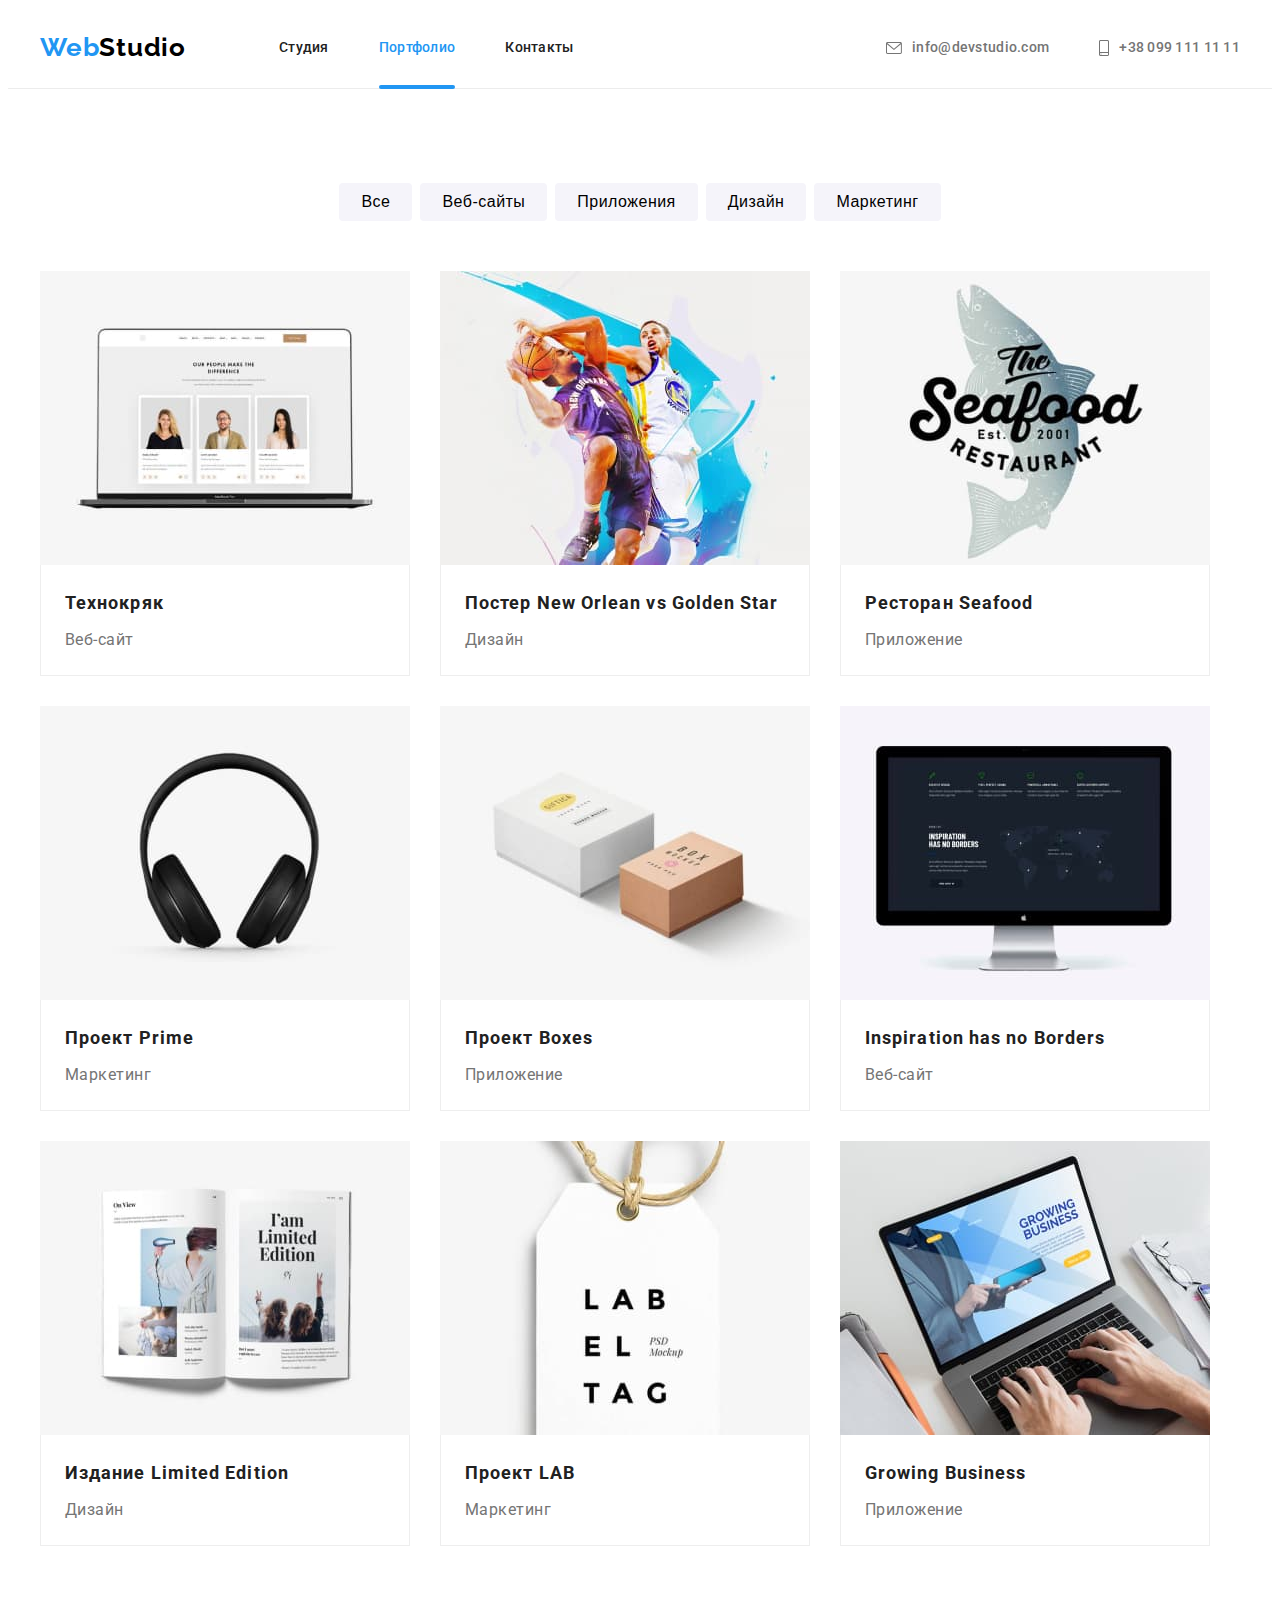
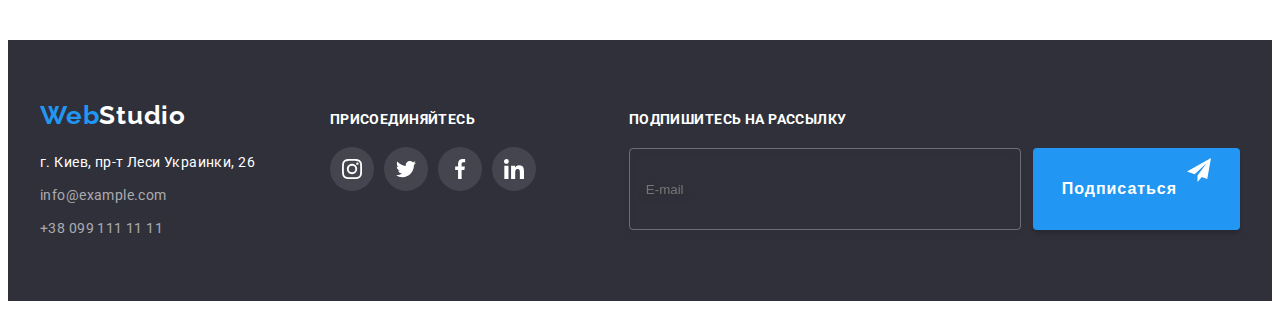
==== portfolio.html @ 4c9b8177 "copied prev homeworl" ====
<!DOCTYPE html>
<html lang="ru">
  <head>
    <meta charset="UTF-8" />
    <meta http-equiv="X-UA-Compatible" content="IE=edge" />
    <meta name="viewport" content="width=device-width, initial-scale=1.0" />
    <title>Portfolio</title>

    <!-- Шрифти -->
    <link rel="preconnect" href="https://fonts.googleapis.com" />
    <link rel="preconnect" href="https://fonts.gstatic.com" crossorigin />
    <link
      href="https://fonts.googleapis.com/css2?family=Raleway:wght@700&family=Roboto:wght@400;500;700;900&display=swap"
      rel="stylesheet"
    />

    <!-- Modern normalize -->
    <link
      rel="stylesheet"
      href="https://cdnjs.cloudflare.com/ajax/libs/modern-normalize/1.1.0/modern-normalize.min.css"
      integrity="sha512-wpPYUAdjBVSE4KJnH1VR1HeZfpl1ub8YT/NKx4PuQ5NmX2tKuGu6U/JRp5y+Y8XG2tV+wKQpNHVUX03MfMFn9Q=="
      crossorigin="anonymous"
      referrerpolicy="no-referrer"
    />

    <!-- Стилі css -->
    <link rel="stylesheet" href="./css/style.css" />
  </head>
  <body>
    <!-- Header -->
    <header class="header">
      <div class="container header-container">
        <a class="logo link" href="index.html" lang="en">
          <span class="logo-part">Web</span>Studio</a
        >

        <nav class="header-nav">
          <ul class="menu-list list">
            <li class="menu-item">
              <a class="menu-link link" href="./index.html">Студия</a>
            </li>
            <li class="menu-item">
              <a class="menu-link current link" href="./portfolio.html"
                >Портфолио</a
              >
            </li>
            <li class="menu-item">
              <a class="menu-link link" href="">Контакты</a>
            </li>
          </ul>
        </nav>
        <ul class="contact-header-list list">
          <li class="header-item-mail">
            <a
              class="contact-header-link link"
              href="mailto:info@devstudio.com"
            >
              <svg class="header-icon" width="16" height="12">
                <use href="./images/icons.svg#icon-envelope"></use>
              </svg>
              info@devstudio.com</a
            >
          </li>
          <li class="header-item-phone">
            <a class="contact-header-link link" href="tel:+380961111111">
              <svg class="header-icon" width="10" height="16">
                <use href="./images/icons.svg#icon-smartphone"></use>
              </svg>
              +38 099 111 11 11</a
            >
          </li>
        </ul>
      </div>
    </header>

    <main class="portfolio">
      <section class="section">
        <div class="container">
          <h1 class="visually-hidden">Портфолио</h1>
          <ul class="btn-list list">
            <li class="btn-list-item">
              <button class="button" type="button">Все</button>
            </li>
            <li class="btn-list-item">
              <button class="button" type="button">Веб-сайты</button>
            </li>
            <li class="btn-list-item">
              <button class="button" type="button">Приложения</button>
            </li>
            <li class="btn-list-item">
              <button class="button" type="button">Дизайн</button>
            </li>
            <li class="btn-list-item">
              <button class="button" type="button">Маркетинг</button>
            </li>
          </ul>

          <ul class="projects-list list">
            <li class="projects-list-item">
              <a class="project-list-link link" href="#">
                <div class="project-overlay">
                  <img
                    class="projects-example"
                    src="./images/portfolio/img-1.jpg"
                    alt="веб сайт Технокряка"
                    width="370"
                    height="294"
                  />
                  <div class="overlay">
                    <p class="overlay-description">
                      Ресурс предлагает комплексные предложения с разным уровнем
                      функционала и сервисов. Все это позволит посетителю
                      получить исчерпывающие сведения о компании или частном
                      лице.
                    </p>
                  </div>
                </div>
                <div class="project-description">
                  <h2 class="project-name">Технокряк</h2>
                  <p class="project-type">Веб-сайт</p>
                </div>
              </a>
            </li>
            <li class="projects-list-item">
              <a class="project-list-link link" href="#">
                <div class="project-overlay">
                  <img
                    class="projects-example"
                    src="./images/portfolio/img-2.jpg"
                    alt="дизайн постера"
                    width="370"
                    height="294"
                  />
                  <div class="overlay">
                    <p class="overlay-description">
                      Ресурс предлагает комплексные предложения с разным уровнем
                      функционала и сервисов. Все это позволит посетителю
                      получить исчерпывающие сведения о компании или частном
                      лице.
                    </p>
                  </div>
                </div>
                <div class="project-description">
                  <h2 class="project-name">
                    Постер <span lang="en">New Orlean vs Golden Star</span>
                  </h2>
                  <p class="project-type">Дизайн</p>
                </div>
              </a>
            </li>
            <li class="projects-list-item">
              <a class="project-list-link link" href="#">
                <div class="project-overlay">
                  <img
                    class="projects-example"
                    src="./images/portfolio/img-3.jpg"
                    alt="приложение для ресторана"
                    width="370"
                    height="294"
                  />
                  <div class="overlay">
                    <p class="overlay-description">
                      Ресурс предлагает комплексные предложения с разным уровнем
                      функционала и сервисов. Все это позволит посетителю
                      получить исчерпывающие сведения о компании или частном
                      лице.
                    </p>
                  </div>
                </div>
                <div class="project-description">
                  <h2 class="project-name">
                    Ресторан <span lang="en">Seafood</span>
                  </h2>
                  <p class="project-type">Приложение</p>
                </div>
              </a>
            </li>
            <li class="projects-list-item">
              <a class="project-list-link link" href="">
                <div class="project-overlay">
                  <img
                    class="projects-example"
                    src="./images/portfolio/img-4.jpg"
                    alt="маркетинг проекта Prime"
                    width="370"
                    height="294"
                  />
                  <div class="overlay">
                    <p class="overlay-description">
                      Ресурс предлагает комплексные предложения с разным уровнем
                      функционала и сервисов. Все это позволит посетителю
                      получить исчерпывающие сведения о компании или частном
                      лице.
                    </p>
                  </div>
                </div>
                <div class="project-description">
                  <h2 class="project-name">
                    Проект <span lang="en">Prime</span>
                  </h2>
                  <p class="project-type">Маркетинг</p>
                </div>
              </a>
            </li>
            <li class="projects-list-item">
              <a class="project-list-link link" href="">
                <div class="project-overlay">
                  <img
                    class="projects-example"
                    src="./images/portfolio/img-5.jpg"
                    alt="проект приложения"
                    width="370"
                    height="294"
                  />
                  <div class="overlay">
                    <p class="overlay-description">
                      Ресурс предлагает комплексные предложения с разным уровнем
                      функционала и сервисов. Все это позволит посетителю
                      получить исчерпывающие сведения о компании или частном
                      лице.
                    </p>
                  </div>
                </div>
                <div class="project-description">
                  <h2 class="project-name">
                    Проект <span lang="en">Boxes</span>
                  </h2>
                  <p class="project-type">Приложение</p>
                </div>
              </a>
            </li>
            <li class="projects-list-item">
              <a class="project-list-link link" href="">
                <div class="project-overlay">
                  <img
                    class="projects-example"
                    src="./images/portfolio/img-6.jpg"
                    alt="веб-сайт"
                    width="370"
                    height="294"
                  />
                  <div class="overlay">
                    <p class="overlay-description">
                      Ресурс предлагает комплексные предложения с разным уровнем
                      функционала и сервисов. Все это позволит посетителю
                      получить исчерпывающие сведения о компании или частном
                      лице.
                    </p>
                  </div>
                </div>
                <div class="project-description">
                  <h2 class="project-name" lang="en">
                    Inspiration has no Borders
                  </h2>
                  <p class="project-type">Веб-сайт</p>
                </div>
              </a>
            </li>
            <li class="projects-list-item">
              <a class="project-list-link link" href="">
                <div class="project-overlay">
                  <img
                    class="projects-example"
                    src="./images/portfolio/img-7.jpg"
                    alt="дизайн издания"
                    width="370"
                    height="294"
                  />
                  <div class="overlay">
                    <p class="overlay-description">
                      Ресурс предлагает комплексные предложения с разным уровнем
                      функционала и сервисов. Все это позволит посетителю
                      получить исчерпывающие сведения о компании или частном
                      лице.
                    </p>
                  </div>
                </div>
                <div class="project-description">
                  <h2 class="project-name">
                    Издание <span lang="en">Limited Edition</span>
                  </h2>
                  <p class="project-type">Дизайн</p>
                </div>
              </a>
            </li>
            <li class="projects-list-item">
              <a class="project-list-link link" href="">
                <div class="project-overlay">
                  <img
                    class="projects-example"
                    src="./images/portfolio/img-8.jpg"
                    alt="маркетинг проекта LAB"
                    width="370"
                    height="294"
                  />
                  <div class="overlay">
                    <p class="overlay-description">
                      Ресурс предлагает комплексные предложения с разным уровнем
                      функционала и сервисов. Все это позволит посетителю
                      получить исчерпывающие сведения о компании или частном
                      лице.
                    </p>
                  </div>
                </div>
                <div class="project-description">
                  <h2 class="project-name">
                    Проект <span lang="en">LAB</span>
                  </h2>
                  <p class="project-type">Маркетинг</p>
                </div>
              </a>
            </li>
            <li class="projects-list-item">
              <a class="project-list-link link" href="">
                <div class="project-overlay">
                  <img
                    class="projects-example"
                    src="./images/portfolio/img-9.jpg"
                    alt="приложение для бизнеса"
                    width="370"
                    height="294"
                  />
                  <div class="overlay">
                    <p class="overlay-description">
                      Ресурс предлагает комплексные предложения с разным уровнем
                      функционала и сервисов. Все это позволит посетителю
                      получить исчерпывающие сведения о компании или частном
                      лице.
                    </p>
                  </div>
                </div>
                <div class="project-description">
                  <h2 class="project-name" lang="en">Growing Business</h2>
                  <p class="project-type">Приложение</p>
                </div>
              </a>
            </li>
          </ul>
        </div>
      </section>
    </main>

    <!-- Footer -->
    <footer class="footer">
      <div class="container footer-container">
        <div class="footer-logo-adress">
          <a class="logo-footer link" href="index.html" lang="en"
            ><span class="logo-part">Web</span>Studio</a
          >
          <address class="address">
            <ul class="contacts-list list">
              <li class="contacts-list-item map">
                <a
                  class="contacts-footer-link map link"
                  href="https://goo.gl/maps/a1JVnRPQd5P11oBA7"
                  target="_blank"
                  rel="noopener noreferrer"
                  >г. Киев, пр-т Леси Украинки, 26</a
                >
              </li>
              <li class="contacts-list-item">
                <a
                  class="contacts-footer-link link"
                  href="mailto:info@example.com"
                  >info@example.com</a
                >
              </li>
              <li class="contacts-list-item">
                <a class="contacts-footer-link link" href="tel:+380991111111"
                  >+38 099 111 11 11</a
                >
              </li>
            </ul>
          </address>
        </div>

        <div class="footer-join">
          <h3 class="join-title">Присоединяйтесь</h3>
          <ul class="join-list list">
            <li class="join-item">
              <a
                class="join-link link"
                href=""
                target="_blank"
                rel="noopener noreferrer"
                aria-label="иконка Instagram"
              >
                <svg class="join-icon" width="20" height="20">
                  <use href="./images/icons.svg#icon-instagram"></use>
                </svg>
              </a>
            </li>
            <li class="join-item">
              <a
                class="join-link link"
                href=""
                target="_blank"
                rel="noopener noreferrer"
                aria-label="иконка Twitter"
              >
                <svg class="join-icon" width="20" height="20">
                  <use href="./images/icons.svg#icon-twitter"></use>
                </svg>
              </a>
            </li>
            <li class="join-item">
              <a
                class="join-link link"
                href=""
                target="_blank"
                rel="noopener noreferrer"
                aria-label="иконка Facebook"
              >
                <svg class="join-icon" width="20" height="20">
                  <use href="./images/icons.svg#icon-facebook"></use>
                </svg>
              </a>
            </li>
            <li class="join-item">
              <a
                class="join-link link"
                href=""
                target="_blank"
                rel="noopener noreferrer"
                aria-label="иконка Linkedin"
              >
                <svg class="join-icon" width="20" height="20">
                  <use href="./images/icons.svg#icon-linkedin"></use>
                </svg>
              </a>
            </li>
          </ul>
        </div>

        <form class="footer-form">
          <b class="footer-form-title">Подпишитесь на рассылку</b>
          <div class="footer-stroke">
            <label class="footer-label">
              <input
                class="footer-input"
                name="footer-email"
                placeholder="E-mail"
              />
            </label>
            <button class="footer-form-btn btn" type="submit">
              <span class="btn-title">Подписаться</span>
              <svg class="footer-form-icon" width="24" height="24">
                <use href="./images/icons.svg#icon-send"></use>
              </svg>
            </button>
          </div>
        </form>
      </div>
    </footer>

    <script src="./js/modal.js"></script>
  </body>
</html>
---- css/style.css ----
:root {
  --main-transition: 250ms cubic-bezier(0.4, 0, 0.2, 1);

  --main-font: "Roboto", sans-serif;
  --main-text-color: #212121;
  --secondary-text-color: #757575;
  --secondary-text-color-white: #ffffff;
  --accent-color: #2196f3;
  --main-background-color: #e5e5e5;
  --secondary-background-color: #f5f4fa;
  --accent-background-color: #2f303a;
}

body {
  font-family: var(--main-font);
  color: var(--main-text-color);
}

h1,
h2,
h3,
h4,
h5,
h6,
p {
  margin: 0;
}

img {
  display: block;
  max-width: 100%;
  height: auto;
}

.visually-hidden {
  position: absolute;
  width: 1px;
  height: 1px;
  margin: -1px;
  border: 0;
  padding: 0;
  white-space: nowrap;
  clip-path: inset(100%);
  clip: rect(0 0 0 0);
  overflow: hidden;
}

.section {
  padding-top: 94px;
  padding-bottom: 94px;
}

.container {
  width: 1200px;

  padding-left: 15px;
  padding-right: 15px;

  margin-left: auto;
  margin-right: auto;
}

.list {
  list-style: none;
  padding: 0;
  margin: 0;
}

.link {
  text-decoration: none;
  font-family: inherit;
  color: inherit;
}

.btn {
  display: block;

  min-width: 200px;
  min-height: 50px;
  border: none;

  color: inherit;
  background-color: var(--accent-color);

  font-weight: 700;
  font-size: 16px;
  line-height: 1.88;

  text-align: center;
  letter-spacing: 0.06em;

  box-shadow: 0px 4px 4px rgba(0, 0, 0, 0.15);
  border-radius: 4px;

  cursor: pointer;
}

.address {
  font-style: normal;
}

/* Header */

.header {
  border-bottom: 1px solid #ececec;

  background-color: var(--secondary-text-color-white);

  font-weight: 500;
  font-size: 14px;
  line-height: 1.14;
  letter-spacing: 0.02em;
}

.header-container {
  display: flex;
  align-items: center;
}

.logo {
  display: block;

  margin-right: 93px;
  padding-top: 24px;
  padding-bottom: 25px;

  font-family: "Raleway", sans-serif;
  font-weight: 700;
  font-size: 26px;
  line-height: 1.19;
  letter-spacing: 0.03em;

  color: #000000;
}

.logo-part {
  color: var(--accent-color);
}

.menu-list {
  display: flex;
  text-align: center;
}

.menu-item {
  margin-right: 50px;
}

.menu-item:last-child {
  margin-right: 0;
}

.menu-link {
  position: relative;
  transition: color var(--main-transition);

  display: block;

  padding-top: 32px;
  padding-bottom: 32px;

  color: var(--main-text-color);
}

.menu-link.current {
  color: var(--accent-color);
}

.menu-link.current::after {
  content: "";

  position: absolute;
  bottom: -1px;
  left: 0;

  display: block;
  width: 100%;
  height: 4px;

  background-color: var(--accent-color);
  border-radius: 2px;
}

.menu-link:hover,
.menu-link:focus {
  color: var(--accent-color);
}

.contact-header-list {
  display: flex;

  margin-left: auto;

  color: var(--secondary-text-color);
}

.header-item-mail {
  margin-right: 50px;
}

.contact-header-link {
  transition: color var(--main-transition);

  display: flex;
  align-items: center;

  padding-top: 32px;
  padding-bottom: 32px;

  color: var(--secondary-text-color);
}

.contact-header-link:hover,
.contact-header-link:focus {
  color: var(--accent-color);
}

.header-icon {
  margin-right: 10px;
  fill: currentColor;
}

/* Hero */

.hero {
  padding: 200px 0;
  max-width: 1600px;
  margin-left: auto;
  margin-right: auto;

  background-image: linear-gradient(
      to right,
      rgba(47, 48, 58, 0.4),
      rgba(47, 48, 58, 0.4)
    ),
    url(../images/heros/bcg-heroes.jpg);
  background-repeat: no-repeat;
  background-position: center;
  background-size: cover;

  background-color: var(--accent-background-color);
  color: var(--secondary-text-color-white);
}

.hero-title {
  margin-bottom: 30px;

  color: inherit;

  font-weight: 900;
  font-size: 44px;
  line-height: 1.36;
  text-align: center;
  letter-spacing: 0.06em;
  text-transform: uppercase;
}

.hero-btn {
  transition: background-color var(--main-transition),
    color var(--main-transition);

  margin: auto;
  padding: 10px 32px;
}

.hero-btn:hover,
.hero-btn:focus {
  background-color: #188ce8;
  color: inherit;
}

.backdrop {
  transition: opacity var(--main-transition), visibility var(--main-transition);

  position: fixed;
  top: 0;
  left: 0;

  width: 100%;
  height: 100%;
  background-color: rgba(0, 0, 0, 0.2);
}

.backdrop.is-hidden {
  opacity: 0;
  visibility: hidden;
  pointer-events: none;
}

.modal-wrapper {
  transition: transform 300ms ease-in-out 200ms, opacity 300ms ease-in-out 200ms;
  position: absolute;
  top: 50%;
  left: 50%;
  transform: translate(-50%, -50%);

  width: 528px;
  height: 581px;

  padding: 40px;

  background-color: #ffffff;
  box-shadow: 0px 1px 3px rgba(0, 0, 0, 0.12), 0px 1px 1px rgba(0, 0, 0, 0.14),
    0px 2px 1px rgba(0, 0, 0, 0.2);
  border-radius: 4px;

  transition: transform var(--main-transition), opacity var(--main-transition);
}

.backdrop.is-hidden .modal-wrapper {
  transform: translate(-50%, -50%) scale(0.3);
  opacity: 0;
}

.backdrop .modal-wrapper {
  transform: translate(-50%, -50%) scale(1);
  opacity: 1;
}

.modal-btn {
  position: absolute;
  top: 8px;
  right: 8px;

  display: flex;
  align-items: center;
  justify-content: center;

  padding: 0;

  width: 30px;
  height: 30px;
  border-radius: 50%;
  background-color: transparent;
  border: 1px solid rgba(0, 0, 0, 0.1);

  cursor: pointer;

  transition: fill var(--main-transition);
}

.modal-btn:hover > .close-icon,
.modal-btn:focus > .close-icon {
  fill: var(--accent-color);
}

.form-title {
  display: block;
  margin-bottom: 12px;

  font-weight: 700;
  font-size: 20px;
  line-height: 1.15;
  text-align: center;
  letter-spacing: 0.03em;

  color: #212121;
}

.form-modal-group,
.policy-group {
  display: block;
  margin-bottom: 10px;
}

.form-modal-group {
  position: relative;
}

.form-modal-label {
  display: block;
  font-size: 12px;
  line-height: 1.17;
  margin-bottom: 4px;

  letter-spacing: 0.01em;

  color: var(--secondary-text-color);
}

.form-modal-input {
  width: 100%;
  padding: 10px 10px 10px 42px;

  border: 1px solid rgba(33, 33, 33, 0.2);
  border-radius: 4px;

  transition: border-color var(--main-transition);
}

.form-modal-input:focus,
.form-message:focus {
  outline: none;
  border-color: var(--accent-color);
}

.form-modal-input:focus + .form-modal-icon {
  fill: var(--accent-color);
}

.form-modal-icon {
  position: absolute;
  top: 29px;
  left: 12px;

  fill: #212121;

  transition: fill var(--main-transition);
}

.form-comments-group {
  display: block;
  margin-bottom: 20px;
}

.form-message {
  display: block;
  width: 100%;
  height: 120px;
  padding: 12px 16px;
  resize: none;

  border: 1px solid rgba(33, 33, 33, 0.2);
  border-radius: 4px;

  font-size: 12px;

  color: rgba(117, 117, 117, 0.5);

  transition: border-color var(--main-transition);
}

.custom-checkbox {
  display: flex;
  align-items: center;
  justify-content: center;

  margin-right: 9px;

  width: 16px;
  height: 15px;

  border-radius: 2px;
  outline: 2px solid #212121;
  outline-offset: -2px;

  transition: background-color var(--main-transition),
    outline var(--main-transition);
}

.checkbox:checked + .custom-checkbox {
  background-color: var(--accent-color);
  outline: var(--accent-color);
}

.custom-checkbox-icon {
  opacity: 0;

  transition: opacity var(--main-transition);

  fill: #ffffff;
}

.checkbox:checked + .custom-checkbox .custom-checkbox-icon {
  opacity: 1;
}

.policy-group {
  display: flex;
  align-items: center;
  justify-content: center;

  margin-bottom: 30px;
}

.form-policy-desc {
  font-size: 14px;
  line-height: 1.71;

  letter-spacing: 0.03em;
  color: var(--secondary-text-color);
}
.form-policy-link {
  color: var(--accent-color);
}

.submit-btn {
  transition: background-color var(--main-transition),
    color var(--main-transition);
  display: block;

  margin: auto;
  padding: 10px 56px;
}

/* Our advantages, What we do */

.advantages-list {
  display: flex;
  align-items: center;
}

.advantages-item {
  margin-right: 30px;
}

.advantages-item:last-child {
  margin-right: 0;
}

.advantages-img {
  display: flex;
  align-items: center;
  justify-content: center;

  padding: 25px 100px;
  margin-bottom: 30px;

  background-color: var(--secondary-background-color);
  border-radius: 4px;
}

.advantages-icon {
  width: 70px;
  height: 70px;
}

.advantages-title {
  margin-bottom: 10px;

  color: var(--main-text-color);

  font-weight: 700;
  font-size: 14px;
  line-height: 1.14;
  letter-spacing: 0.03em;
  text-transform: uppercase;
}

.advantages-description {
  width: 270px;
  height: 75px;

  color: var(--secondary-text-color);
  font-size: 14px;

  line-height: 1.71;
  letter-spacing: 0.03em;
}

/* What we do */

.services {
  padding-top: 0;
}

.section-title {
  margin-bottom: 50px;

  font-weight: 700;
  font-size: 36px;
  line-height: 1.17;
  text-align: center;
  letter-spacing: 0.03em;

  color: var(--main-text-color);
}

.services-list {
  display: flex;
  justify-content: center;
}

.services-item {
  position: relative;
  margin-right: 30px;
}

.services-item:last-child {
  margin-right: 0%;
}

.services-description {
  position: absolute;
  bottom: 0;
  left: 0;

  display: flex;
  align-items: center;
  justify-content: center;

  width: 100%;
  height: 70px;

  background-color: rgba(47, 48, 58, 0.8);
}

.services-name {
  font-weight: 700;
  font-size: 14px;
  line-height: 1.14;
  letter-spacing: 0.03em;
  text-transform: uppercase;

  color: var(--secondary-text-color-white);
}

/* Our team */

.team {
  background-color: var(--secondary-background-color);

  font-size: 16px;
  line-height: 1.19;
  letter-spacing: 0.03em;
}

.team-list {
  display: flex;
}

.team-list-item {
  margin-right: 30px;

  width: 270px;

  background-color: #ffffff;

  box-shadow: 0px 1px 3px rgba(0, 0, 0, 0.12), 0px 1px 1px rgba(0, 0, 0, 0.14),
    0px 2px 1px rgba(0, 0, 0, 0.2);
  border-radius: 0px 0px 4px 4px;
}

.team-list-item:last-child {
  margin-right: 0;
}

.team-description {
  padding: 30px 0;
}
.team-list-name {
  margin-bottom: 10px;

  font-size: 16px;
  font-weight: 500;
  text-align: center;

  color: var(--main-text-color);
}

.team-list-position {
  margin-bottom: 16px;

  color: var(--secondary-text-color);
  text-align: center;
}

.team-socials {
  display: flex;
  align-items: center;
  justify-content: center;
}

.socials-item:not(:last-child) {
  margin-right: 10px;
}

.socials-link {
  transition: background-color var(--main-transition),
    color var(--main-transition);

  display: flex;
  justify-content: center;
  align-items: center;

  width: 44px;
  height: 44px;

  background-color: #ffffff;
  color: #afb1b8;

  border-radius: 50%;
}

.socials-link:hover,
.socials-link:focus {
  background-color: var(--accent-color);
  color: var(--secondary-text-color-white);
}

.socials-icon {
  fill: currentColor;
}

/* Our clients */

.clients {
  display: flex;
  justify-content: center;
  align-items: center;
}

.clients-item:not(:last-child) {
  margin-right: 30px;
}

.clients-link {
  transition: border-color var(--main-transition);

  display: flex;
  align-items: center;
  justify-content: center;

  width: 170px;
  height: 92px;

  border: #afb1b8 1px solid;
  border-radius: 4px;

  color: #afb1b8;
}

.clients-link:hover,
.clients-link:focus {
  border-color: var(--accent-color);
}

.clients-icon {
  transition: fill var(--main-transition);

  align-items: center;
  fill: currentColor;
}

.clients-link:hover .clients-icon,
.clients-link:focus .clients-icon {
  fill: var(--accent-color);
}

/* Footer */

.footer {
  background-color: var(--accent-background-color);
  padding: 60px 0;
}

.logo-footer {
  display: block;
  margin-bottom: 20px;

  color: var(--secondary-text-color-white);

  font-family: "Raleway", sans-serif;
  font-weight: 700;
  font-size: 26px;
  line-height: 1.19;
  letter-spacing: 0.03em;
}

.contacts-list-item {
  margin-bottom: 9px;

  font-size: 14px;
  line-height: 1.71;
  letter-spacing: 0.03em;
}

.contacts-list-item:last-child {
  margin-bottom: 0;
}

.contacts-footer-link {
  transition: color var(--main-transition);

  color: rgba(255, 255, 255, 0.6);
}

.contacts-footer-link:hover,
.contacts-footer-link:focus {
  color: var(--accent-color);
}

.contacts-footer-link.map {
  color: var(--secondary-text-color-white);
}

.footer-container {
  display: flex;
  align-items: baseline;
}

.footer-logo-adress {
  margin-right: 70px;
  flex-grow: 1;
}

.footer-join {
  margin-right: 93px;
}
.join-title {
  margin-bottom: 20px;

  font-weight: 700;
  font-size: 14px;
  line-height: 16px;
  letter-spacing: 0.03em;
  text-transform: uppercase;

  color: #ffffff;
}

.join-list {
  display: flex;
}

.join-item:not(:last-child) {
  margin-right: 10px;
}

.join-link {
  transition: background-color var(--main-transition);

  display: flex;
  align-items: center;
  justify-content: center;

  width: 44px;
  height: 44px;

  background-color: rgba(255, 255, 255, 0.1);
  border-radius: 50%;

  color: var(--secondary-text-color-white);
}

.join-link:hover,
.join-link:focus {
  background-color: var(--accent-color);
}

.join-icon {
  fill: currentColor;
}

.footer-form-title {
  display: block;
  margin-bottom: 20px;
  text-align: start;

  font-weight: 700;
  font-size: 14px;
  line-height: 1.14;
  letter-spacing: 0.03em;
  text-transform: uppercase;

  color: var(--secondary-text-color-white);
}

.footer-stroke {
  display: flex;
}

.footer-label{
  margin-right: 12px;
}
.footer-input {
  display: flex;
  width: 358px;
  height: 50px;
  padding: 15px 16px;

  background-color: transparent;
  border: 1px solid rgba(255, 255, 255, 0.3);
  filter: drop-shadow(0px 4px 4px rgba(0, 0, 0, 0.15));
  border-radius: 4px;

  color: var(--secondary-text-color-white);
  outline: none;
}
.footer-form-btn {
  display: flex;
  text-align: center;
  padding: 10px 29px;
}

.btn-title {
  margin-right: 10px;

  font-weight: 700;
  font-size: 16px;
  line-height: 1.88;

  display: flex;
  align-items: center;
  text-align: center;
  letter-spacing: 0.06em;

  color: var(--secondary-text-color-white);
}

.footer-form-icon {
  display: flex;
  align-items: center;
  justify-content: center;
}

/* Portfolio */

.btn-list {
  display: flex;
  justify-content: center;
  align-items: center;

  margin-bottom: 50px;
}

.btn-list-item {
  margin-right: 8px;
}

.btn-list-item:last-child {
  margin-right: 0;
}

.button {
  transition: background-color var(--main-transition),
    color var(--main-transition), box-shadow var(--main-transition);

  padding: 6px 22px;

  font-weight: 500;
  font-size: 16px;
  line-height: 1.62;
  text-align: center;
  letter-spacing: 0.03em;

  background-color: var(--secondary-background-color);
  border-radius: 4px;
  cursor: pointer;
  border: none;
}

.button:hover,
.button:focus {
  background-color: var(--accent-color);
  color: var(--secondary-text-color-white);

  box-shadow: 0px 3px 1px rgba(0, 0, 0, 0.1), 0px 1px 2px rgba(0, 0, 0, 0.08),
    0px 2px 2px rgba(0, 0, 0, 0.12);
  border-radius: 4px;
}

.projects-list {
  display: flex;
  flex-wrap: wrap;
}

.projects-list-item {
  margin-right: 30px;
  margin-bottom: 30px;

  width: 370px;

  background: #ffffff;
}

.projects-list-item:nth-child(3n) {
  margin-right: 0;
}

.projects-list-item:nth-last-child(-n + 3) {
  margin-bottom: 0;
}

.project-list-link {
  transition: box-shadow var(--main-transition);
}

.project-list-link:hover,
.project-list-link:focus {
  display: block;
  box-shadow: 0px 1px 1px rgba(0, 0, 0, 0.12), 0px 4px 4px rgba(0, 0, 0, 0.06),
    1px 4px 6px rgba(0, 0, 0, 0.16);
}

.project-list-link:hover .overlay,
.project-list-link:focus .overlay {
  transform: translateY(0%);
  opacity: 1;
}

.project-example {
  overflow: hidden;
}

.project-overlay {
  position: relative;
  overflow: hidden;
}

.overlay {
  position: absolute;
  top: 0;
  left: 0;

  transform: translateY(100%);
  width: 100%;
  height: 100%;

  transition: transform var(--main-transition);
}

.overlay-description {
  padding: 63px 24px;

  font-size: 18px;
  line-height: 1.56;
  letter-spacing: 0.03em;

  color: var(--secondary-text-color-white);
  background-color: rgba(33, 150, 243, 0.9);
}

.project-description {
  padding: 20px 24px;
  border-left: 1px solid #eeeeee;
  border-right: 1px solid #eeeeee;
  border-bottom: 1px solid #eeeeee;
}

.project-name {
  transition: color var(--main-transition);
  margin-bottom: 4px;

  font-weight: 700;
  font-size: 18px;
  line-height: 2;
  letter-spacing: 0.06em;

  color: var(--main-text-color);
}

.project-name:hover {
  color: var(--accent-color);
}

.project-type {
  transition: color var(--main-transition);

  font-size: 16px;
  line-height: 1.88;
  letter-spacing: 0.03em;

  color: var(--secondary-text-color);
}

.project-type:hover {
  color: var(--accent-color);
}
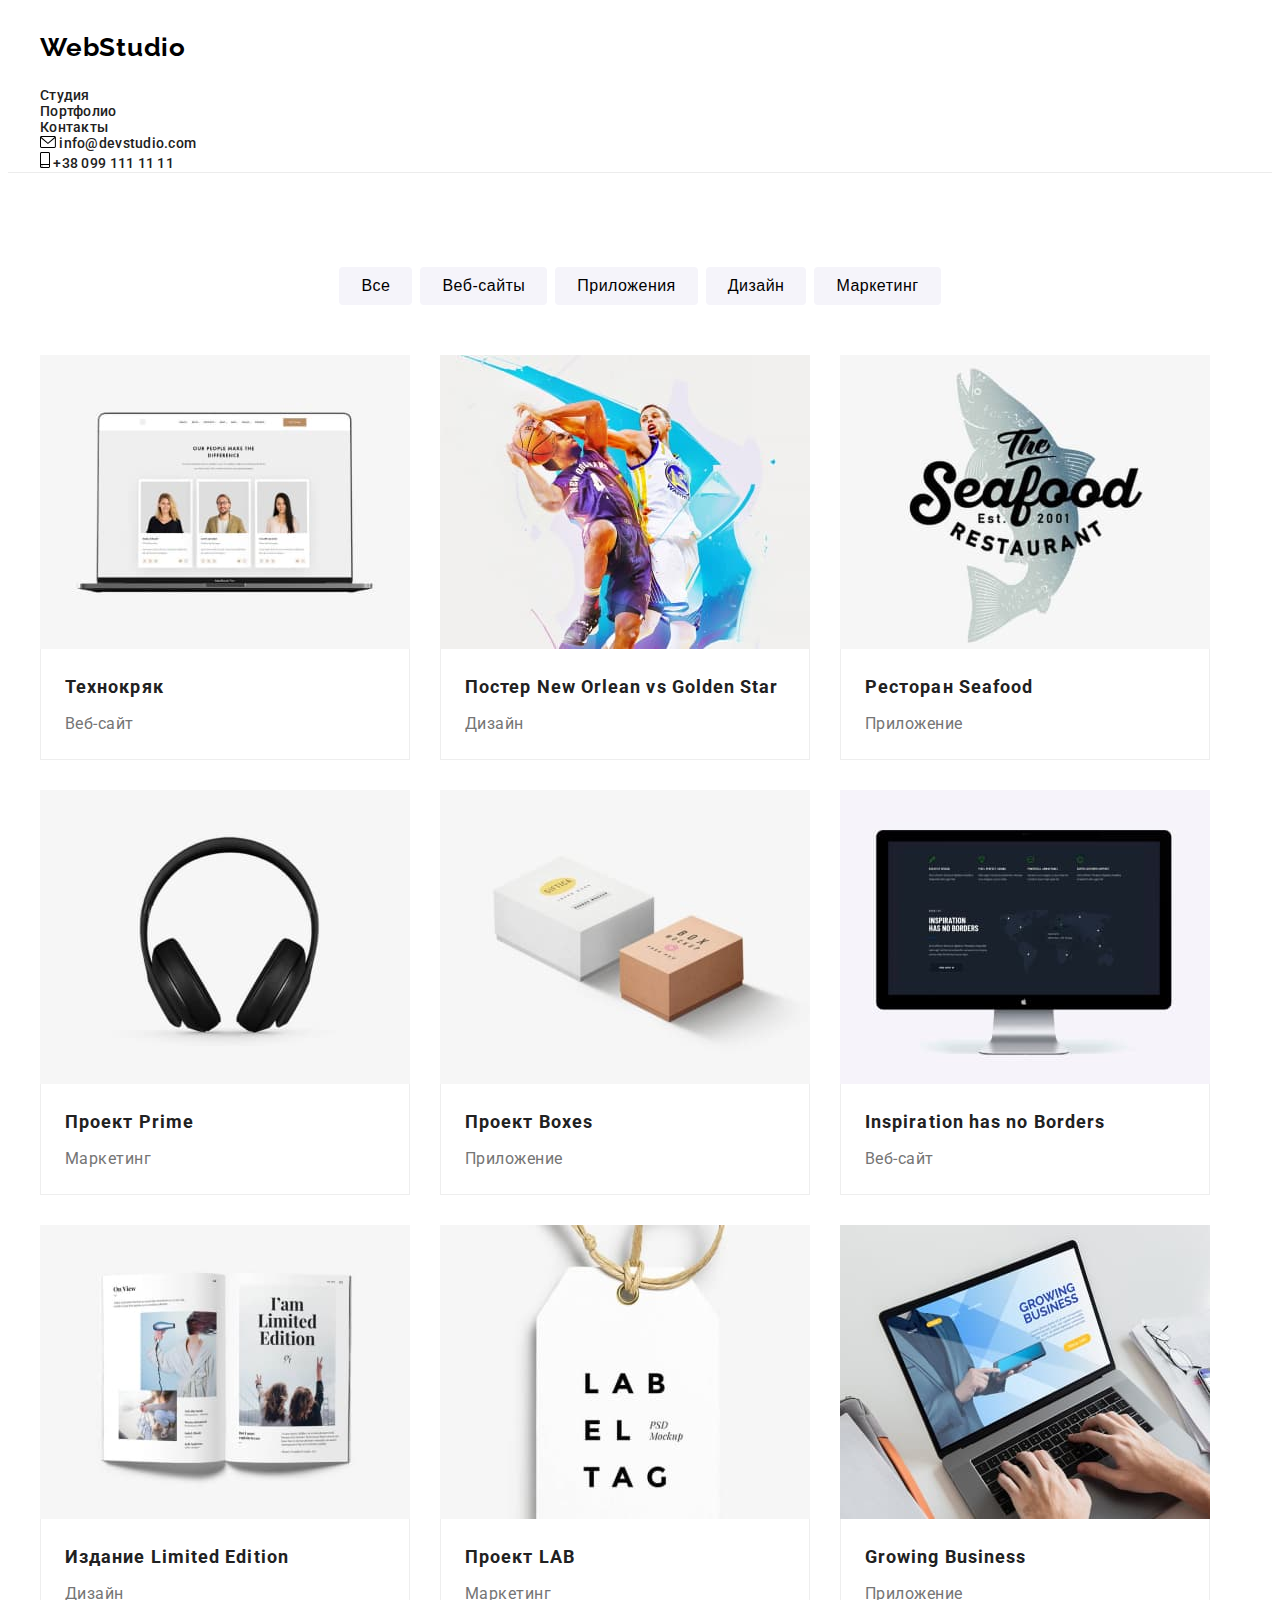
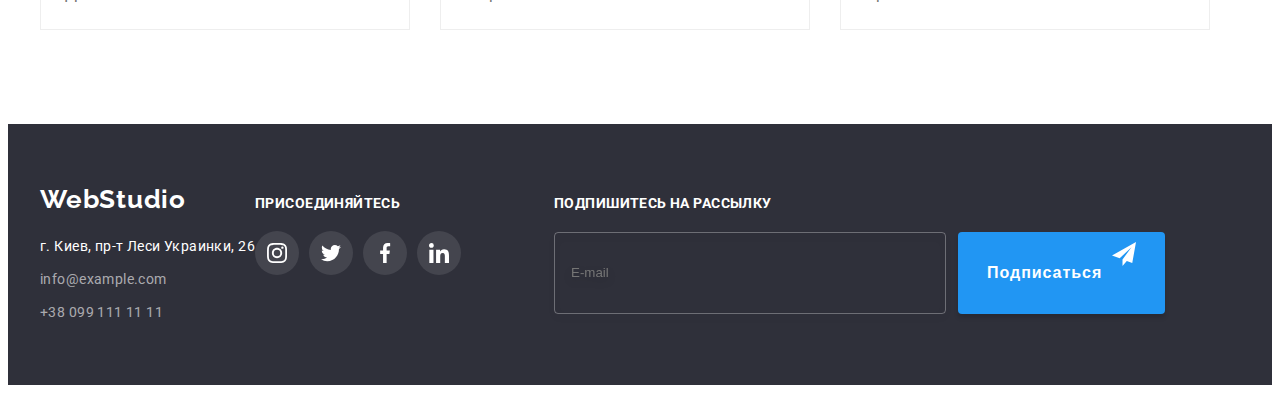
==== commit 11f03ac6: "changed styles following BEM" ====
--- a/portfolio.html
+++ b/portfolio.html
@@ -25,45 +25,45 @@
 
     <!-- Стилі css -->
     <link rel="stylesheet" href="./css/style.css" />
+    <link rel="stylesheet" href="./css/main.min.css" />
   </head>
   <body>
     <!-- Header -->
     <header class="header">
-      <div class="container header-container">
+      <div class="container header__container">
         <a class="logo link" href="index.html" lang="en">
-          <span class="logo-part">Web</span>Studio</a
+          <span class="logo__part">Web</span>Studio</a
         >
 
-        <nav class="header-nav">
-          <ul class="menu-list list">
-            <li class="menu-item">
-              <a class="menu-link link" href="./index.html">Студия</a>
-            </li>
-            <li class="menu-item">
-              <a class="menu-link current link" href="./portfolio.html"
+        <nav class="navigation">
+          <ul class="navigation__list list">
+            <li class="navigation__item">
+              <a class="navigation__link link" href="./index.html"
+                >Студия</a
+              >
+            </li>
+            <li class="navigation__item">
+              <a class="navigation__link current link" href="./portfolio.html"
                 >Портфолио</a
               >
             </li>
-            <li class="menu-item">
-              <a class="menu-link link" href="">Контакты</a>
+            <li class="navigation__item">
+              <a class="navigation__link link" href="">Контакты</a>
             </li>
           </ul>
         </nav>
-        <ul class="contact-header-list list">
-          <li class="header-item-mail">
-            <a
-              class="contact-header-link link"
-              href="mailto:info@devstudio.com"
-            >
-              <svg class="header-icon" width="16" height="12">
+        <ul class="header__contact list">
+          <li class="header__mail">
+            <a class="header__link link" href="mailto:info@devstudio.com">
+              <svg class="header__icon" width="16" height="12">
                 <use href="./images/icons.svg#icon-envelope"></use>
               </svg>
               info@devstudio.com</a
             >
           </li>
-          <li class="header-item-phone">
-            <a class="contact-header-link link" href="tel:+380961111111">
-              <svg class="header-icon" width="10" height="16">
+          <li class="header__phone">
+            <a class="header__link link" href="tel:+380961111111">
+              <svg class="header__icon" width="10" height="16">
                 <use href="./images/icons.svg#icon-smartphone"></use>
               </svg>
               +38 099 111 11 11</a
@@ -341,117 +341,75 @@
     </main>
 
     <!-- Footer -->
-    <footer class="footer">
-      <div class="container footer-container">
-        <div class="footer-logo-adress">
-          <a class="logo-footer link" href="index.html" lang="en"
-            ><span class="logo-part">Web</span>Studio</a
-          >
-          <address class="address">
-            <ul class="contacts-list list">
-              <li class="contacts-list-item map">
-                <a
-                  class="contacts-footer-link map link"
-                  href="https://goo.gl/maps/a1JVnRPQd5P11oBA7"
-                  target="_blank"
-                  rel="noopener noreferrer"
-                  >г. Киев, пр-т Леси Украинки, 26</a
-                >
+      <footer class="footer">
+        <div class="container footer-container">
+          <div class="footer-logo-address">
+            <a class="logo-footer link" href="index.html" lang="en"><span class="logo__part">Web</span>Studio</a>
+            <address class="address">
+              <ul class="contacts-list list">
+                <li class="contacts-list-item">
+                  <a class="contacts-footer-link map link" href="https://goo.gl/maps/a1JVnRPQd5P11oBA7" target="_blank"
+                    rel="noopener noreferrer">г. Киев, пр-т Леси Украинки, 26</a>
+                </li>
+                <li class="contacts-list-item">
+                  <a class="contacts-footer-link link" href="mailto:info@example.com">info@example.com</a>
+                </li>
+                <li class="contacts-list-item">
+                  <a class="contacts-footer-link link" href="tel:+380991111111">+38 099 111 11 11</a>
+                </li>
+              </ul>
+            </address>
+          </div>
+      
+          <div class="footer-join">
+            <h3 class="join-title">Присоединяйтесь</h3>
+            <ul class="join-list list">
+              <li class="join-item">
+                <a class="join-link link" href="" target="_blank" rel="noopener noreferrer" aria-label="иконка Instagram">
+                  <svg class="join-icon" width="20" height="20">
+                    <use href="./images/icons.svg#icon-instagram"></use>
+                  </svg>
+                </a>
               </li>
-              <li class="contacts-list-item">
-                <a
-                  class="contacts-footer-link link"
-                  href="mailto:info@example.com"
-                  >info@example.com</a
-                >
+              <li class="join-item">
+                <a class="join-link link" href="" target="_blank" rel="noopener noreferrer" aria-label="иконка Twitter">
+                  <svg class="join-icon" width="20" height="20">
+                    <use href="./images/icons.svg#icon-twitter"></use>
+                  </svg>
+                </a>
               </li>
-              <li class="contacts-list-item">
-                <a class="contacts-footer-link link" href="tel:+380991111111"
-                  >+38 099 111 11 11</a
-                >
+              <li class="join-item">
+                <a class="join-link link" href="" target="_blank" rel="noopener noreferrer" aria-label="иконка Facebook">
+                  <svg class="join-icon" width="20" height="20">
+                    <use href="./images/icons.svg#icon-facebook"></use>
+                  </svg>
+                </a>
+              </li>
+              <li class="join-item">
+                <a class="join-link link" href="" target="_blank" rel="noopener noreferrer" aria-label="иконка Linkedin">
+                  <svg class="join-icon" width="20" height="20">
+                    <use href="./images/icons.svg#icon-linkedin"></use>
+                  </svg>
+                </a>
               </li>
             </ul>
-          </address>
+          </div>
+          <form class="footer-form">
+            <b class="footer-form-title">Подпишитесь на рассылку</b>
+            <div class="footer-stroke">
+              <label class="footer-label">
+                <input class="footer-input" name="footer-email" placeholder="E-mail" />
+              </label>
+              <button class="footer-form-btn btn" type="submit">
+                <span class="btn-title">Подписаться</span>
+                <svg class="footer-form-icon" width="24" height="24">
+                  <use href="./images/icons.svg#icon-send"></use>
+                </svg>
+              </button>
+            </div>
+          </form>
         </div>
-
-        <div class="footer-join">
-          <h3 class="join-title">Присоединяйтесь</h3>
-          <ul class="join-list list">
-            <li class="join-item">
-              <a
-                class="join-link link"
-                href=""
-                target="_blank"
-                rel="noopener noreferrer"
-                aria-label="иконка Instagram"
-              >
-                <svg class="join-icon" width="20" height="20">
-                  <use href="./images/icons.svg#icon-instagram"></use>
-                </svg>
-              </a>
-            </li>
-            <li class="join-item">
-              <a
-                class="join-link link"
-                href=""
-                target="_blank"
-                rel="noopener noreferrer"
-                aria-label="иконка Twitter"
-              >
-                <svg class="join-icon" width="20" height="20">
-                  <use href="./images/icons.svg#icon-twitter"></use>
-                </svg>
-              </a>
-            </li>
-            <li class="join-item">
-              <a
-                class="join-link link"
-                href=""
-                target="_blank"
-                rel="noopener noreferrer"
-                aria-label="иконка Facebook"
-              >
-                <svg class="join-icon" width="20" height="20">
-                  <use href="./images/icons.svg#icon-facebook"></use>
-                </svg>
-              </a>
-            </li>
-            <li class="join-item">
-              <a
-                class="join-link link"
-                href=""
-                target="_blank"
-                rel="noopener noreferrer"
-                aria-label="иконка Linkedin"
-              >
-                <svg class="join-icon" width="20" height="20">
-                  <use href="./images/icons.svg#icon-linkedin"></use>
-                </svg>
-              </a>
-            </li>
-          </ul>
-        </div>
-
-        <form class="footer-form">
-          <b class="footer-form-title">Подпишитесь на рассылку</b>
-          <div class="footer-stroke">
-            <label class="footer-label">
-              <input
-                class="footer-input"
-                name="footer-email"
-                placeholder="E-mail"
-              />
-            </label>
-            <button class="footer-form-btn btn" type="submit">
-              <span class="btn-title">Подписаться</span>
-              <svg class="footer-form-icon" width="24" height="24">
-                <use href="./images/icons.svg#icon-send"></use>
-              </svg>
-            </button>
-          </div>
-        </form>
-      </div>
-    </footer>
+      </footer>
 
     <script src="./js/modal.js"></script>
   </body>
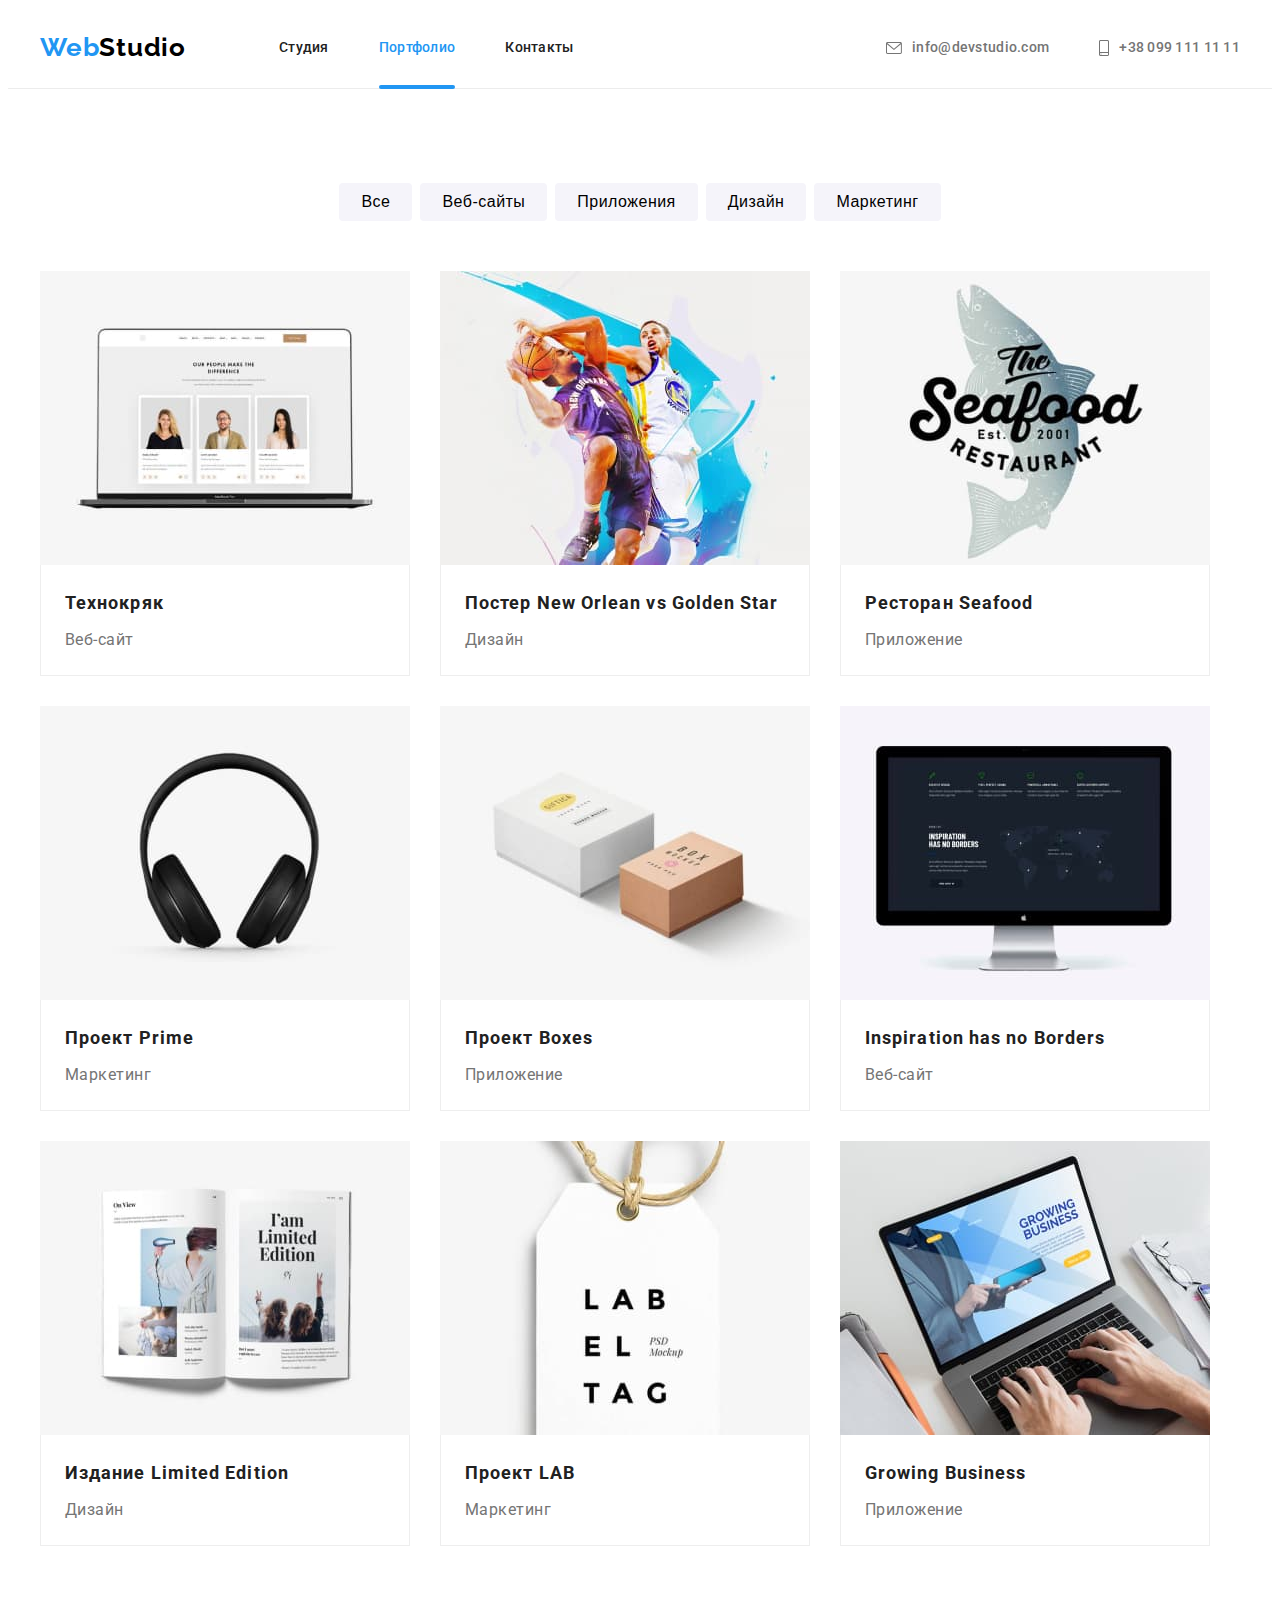
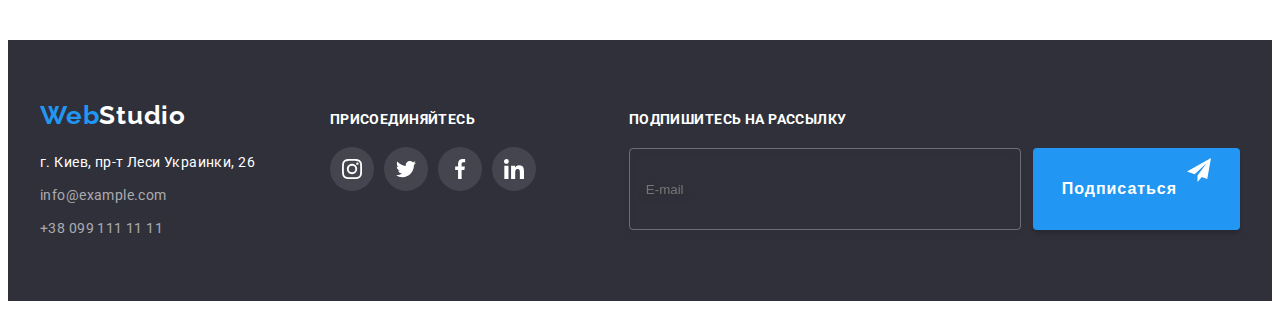
==== commit 2e1b9acf: "deleted old stylesheet and added some corrections" ====
--- a/portfolio.html
+++ b/portfolio.html
@@ -24,7 +24,6 @@
     />
 
     <!-- Стилі css -->
-    <link rel="stylesheet" href="./css/style.css" />
     <link rel="stylesheet" href="./css/main.min.css" />
   </head>
   <body>
--- a/css/main.min.css
+++ b/css/main.min.css
@@ -0,0 +1,2 @@
+:root{--main-transition: 250ms cubic-bezier(0.4, 0, 0.2, 1);--main-font: "Roboto", sans-serif;--main-text-color: #212121;--secondary-text-color: #757575;--secondary-text-color-white: #ffffff;--accent-color: #2196f3;--main-background-color: #e5e5e5;--secondary-background-color: #f5f4fa;--accent-background-color: #2f303a}.visually-hidden{position:absolute;width:1px;height:1px;margin:-1px;border:0;padding:0;white-space:nowrap;-webkit-clip-path:inset(100%);clip-path:inset(100%);clip:rect(0 0 0 0);overflow:hidden}body{font-family:var(--main-font);color:var(--main-text-color)}.section{padding-top:94px;padding-bottom:94px}.container{width:1200px;padding-left:15px;padding-right:15px;margin-left:auto;margin-right:auto}.btn{display:block;min-width:200px;min-height:50px;border:none;color:inherit;background-color:var(--accent-color);font-weight:700;font-size:16px;line-height:1.88;text-align:center;letter-spacing:0.06em;-webkit-box-shadow:0px 4px 4px rgba(0,0,0,0.15);box-shadow:0px 4px 4px rgba(0,0,0,0.15);border-radius:4px;cursor:pointer}.address{font-style:normal}.section__title{margin-bottom:50px;font-weight:700;font-size:36px;line-height:1.17;text-align:center;letter-spacing:0.03em;color:var(--main-text-color)}h1,h2,h3,h4,h5,h6,p{margin:0}img{display:block;max-width:100%;height:auto}.list{list-style:none;padding:0;margin:0}.link{text-decoration:none;font-family:inherit;color:inherit}.logo{display:block;margin-right:93px;padding-top:24px;padding-bottom:25px;font-family:"Raleway", sans-serif;font-weight:700;font-size:26px;line-height:1.19;letter-spacing:0.03em;color:#000000}.logo__part{color:var(--accent-color)}.logo-footer{display:block;margin-bottom:20px;color:var(--secondary-text-color-white);font-family:"Raleway", sans-serif;font-weight:700;font-size:26px;line-height:1.19;letter-spacing:0.03em}.header{border-bottom:1px solid #ececec;background-color:var(--secondary-text-color-white);font-weight:500;font-size:14px;line-height:1.14;letter-spacing:0.02em}.header__container{display:-webkit-box;display:-ms-flexbox;display:flex;-webkit-box-align:center;-ms-flex-align:center;align-items:center}.navigation__list{display:-webkit-box;display:-ms-flexbox;display:flex;text-align:center}.navigation__item{margin-right:50px}.navigation__item:last-child{margin-right:0}.navigation__link{position:relative;-webkit-transition:color var(--main-transition);transition:color var(--main-transition);display:block;padding-top:32px;padding-bottom:32px;color:var(--main-text-color)}.navigation__link.current{color:var(--accent-color)}.navigation__link.current::after{content:"";position:absolute;bottom:-1px;left:0;display:block;width:100%;height:4px;background-color:var(--accent-color);border-radius:2px}.navigation__link:hover,.navigation__link:focus{color:var(--accent-color)}.header__contact{display:-webkit-box;display:-ms-flexbox;display:flex;margin-left:auto;color:var(--secondary-text-color)}.header__mail{margin-right:50px}.header__link{-webkit-transition:color var(--main-transition);transition:color var(--main-transition);display:-webkit-box;display:-ms-flexbox;display:flex;-webkit-box-align:center;-ms-flex-align:center;align-items:center;padding-top:32px;padding-bottom:32px;color:var(--secondary-text-color)}.header__link:hover,.header__link:focus{color:var(--accent-color)}.header__icon{margin-right:10px;fill:currentColor}.hero{padding:200px 0;max-width:1600px;margin-left:auto;margin-right:auto;background-image:-webkit-gradient(linear, left top, right top, from(rgba(47,48,58,0.4)), to(rgba(47,48,58,0.4))),url(../images/heros/bcg-heroes.jpg);background-image:linear-gradient(to right, rgba(47,48,58,0.4), rgba(47,48,58,0.4)),url(../images/heros/bcg-heroes.jpg);background-repeat:no-repeat;background-position:center;background-size:cover;background-color:var(--accent-background-color);color:var(--secondary-text-color-white)}.hero__title{margin-bottom:30px;color:inherit;font-weight:900;font-size:44px;line-height:1.36;text-align:center;letter-spacing:0.06em;text-transform:uppercase}.hero__btn{-webkit-transition:background-color var(--main-transition),color var(--main-transition);transition:background-color var(--main-transition),color var(--main-transition);margin:auto;padding:10px 32px}.hero__btn:hover,.hero__btn:focus{background-color:#188ce8;color:inherit}.backdrop{-webkit-transition:opacity var(--main-transition),visibility var(--main-transition);transition:opacity var(--main-transition),visibility var(--main-transition);position:fixed;top:0;left:0;width:100%;height:100%;background-color:rgba(0,0,0,0.2)}.backdrop.is-hidden{opacity:0;visibility:hidden;pointer-events:none}.modal-wrapper{-webkit-transition:opacity 300ms ease-in-out 200ms, -webkit-transform 300ms ease-in-out 200ms;transition:opacity 300ms ease-in-out 200ms, -webkit-transform 300ms ease-in-out 200ms;transition:transform 300ms ease-in-out 200ms, opacity 300ms ease-in-out 200ms;transition:transform 300ms ease-in-out 200ms, opacity 300ms ease-in-out 200ms, -webkit-transform 300ms ease-in-out 200ms;position:absolute;top:50%;left:50%;-webkit-transform:translate(-50%, -50%);transform:translate(-50%, -50%);width:528px;height:581px;padding:40px;background-color:#ffffff;-webkit-box-shadow:0px 1px 3px rgba(0,0,0,0.12),0px 1px 1px rgba(0,0,0,0.14),0px 2px 1px rgba(0,0,0,0.2);box-shadow:0px 1px 3px rgba(0,0,0,0.12),0px 1px 1px rgba(0,0,0,0.14),0px 2px 1px rgba(0,0,0,0.2);border-radius:4px;-webkit-transition:opacity var(--main-transition),-webkit-transform var(--main-transition);transition:opacity var(--main-transition),-webkit-transform var(--main-transition);transition:transform var(--main-transition),opacity var(--main-transition);transition:transform var(--main-transition),opacity var(--main-transition),-webkit-transform var(--main-transition)}.backdrop.is-hidden .modal-wrapper{-webkit-transform:translate(-50%, -50%) scale(0.3);transform:translate(-50%, -50%) scale(0.3);opacity:0}.backdrop .modal-wrapper{-webkit-transform:translate(-50%, -50%) scale(1);transform:translate(-50%, -50%) scale(1);opacity:1}.modal-wrapper__btn{position:absolute;top:8px;right:8px;display:-webkit-box;display:-ms-flexbox;display:flex;-webkit-box-align:center;-ms-flex-align:center;align-items:center;-webkit-box-pack:center;-ms-flex-pack:center;justify-content:center;padding:0;width:30px;height:30px;border-radius:50%;background-color:transparent;border:1px solid rgba(0,0,0,0.1);cursor:pointer;-webkit-transition:fill var(--main-transition);transition:fill var(--main-transition)}.modal-wrapper__btn:hover>.modal-wrapper__icon,.modal-wrapper__btn:focus>.modal-wrapper__icon{fill:var(--accent-color)}.form-title{display:block;margin-bottom:12px;font-weight:700;font-size:20px;line-height:1.15;text-align:center;letter-spacing:0.03em;color:#212121}.modal-form__group,.policy-group{display:block;margin-bottom:10px}.modal-form__group{position:relative}.modal-form__label{display:block;font-size:12px;line-height:1.17;margin-bottom:4px;letter-spacing:0.01em;color:var(--secondary-text-color)}.modal-form__input{width:100%;padding:10px 10px 10px 42px;border:1px solid rgba(33,33,33,0.2);border-radius:4px;-webkit-transition:border-color var(--main-transition);transition:border-color var(--main-transition)}.modal-form__input:focus,.modal-form__input:focus{outline:none;border-color:var(--accent-color)}.modal-form__icon{position:absolute;top:29px;left:12px;fill:#212121;-webkit-transition:fill var(--main-transition);transition:fill var(--main-transition)}.modal-form__input:focus+.modal-form__icon{fill:var(--accent-color)}.modal-form__textarea{display:block;margin-bottom:20px}.modal-form__message{display:block;width:100%;height:120px;padding:12px 16px;resize:none;border:1px solid rgba(33,33,33,0.2);border-radius:4px;font-size:12px;color:rgba(117,117,117,0.5);-webkit-transition:border-color var(--main-transition);transition:border-color var(--main-transition)}.modal-form__message:focus{outline:none;border-color:var(--accent-color)}.modal-form__custom-checkbox{display:-webkit-box;display:-ms-flexbox;display:flex;-webkit-box-align:center;-ms-flex-align:center;align-items:center;-webkit-box-pack:center;-ms-flex-pack:center;justify-content:center;margin-right:9px;width:16px;height:15px;border-radius:2px;outline:2px solid #212121;outline-offset:-2px;-webkit-transition:background-color var(--main-transition),outline var(--main-transition);transition:background-color var(--main-transition),outline var(--main-transition)}.modal-form__checkbox:checked+.modal-form__custom-checkbox{background-color:var(--accent-color);outline:var(--accent-color)}.modal-form__custom-checkbox-icon{opacity:0;-webkit-transition:opacity var(--main-transition);transition:opacity var(--main-transition);fill:#ffffff}.modal-form__checkbox:checked+.modal-form__custom-checkbox .modal-form__custom-checkbox-icon{opacity:1}.modal-form__policy-group{display:-webkit-box;display:-ms-flexbox;display:flex;-webkit-box-align:center;-ms-flex-align:center;align-items:center;-webkit-box-pack:center;-ms-flex-pack:center;justify-content:center;margin-bottom:30px}.modal-form__policy-desc{font-size:14px;line-height:1.71;letter-spacing:0.03em;color:var(--secondary-text-color)}.modal-form__policy-link{color:var(--accent-color)}.modal-form__submit-btn{-webkit-transition:background-color var(--main-transition),color var(--main-transition);transition:background-color var(--main-transition),color var(--main-transition);display:block;margin:auto;padding:10px 56px}.advantages__list{display:-webkit-box;display:-ms-flexbox;display:flex;-webkit-box-align:center;-ms-flex-align:center;align-items:center}.advantages__item{margin-right:30px}.advantages__item:last-child{margin-right:0}.advantages__img{display:-webkit-box;display:-ms-flexbox;display:flex;-webkit-box-align:center;-ms-flex-align:center;align-items:center;-webkit-box-pack:center;-ms-flex-pack:center;justify-content:center;padding:25px 100px;margin-bottom:30px;background-color:var(--secondary-background-color);border-radius:4px}.advantages__icon{width:70px;height:70px}.advantages__title{margin-bottom:10px;color:var(--main-text-color);font-weight:700;font-size:14px;line-height:1.14;letter-spacing:0.03em;text-transform:uppercase}.advantages__description{width:270px;height:75px;color:var(--secondary-text-color);font-size:14px;line-height:1.71;letter-spacing:0.03em}.services{padding-top:0}.services__list{display:-webkit-box;display:-ms-flexbox;display:flex;-webkit-box-pack:center;-ms-flex-pack:center;justify-content:center}.services__item{position:relative;margin-right:30px}.services__item:last-child{margin-right:0%}.services__description{position:absolute;bottom:0;left:0;display:-webkit-box;display:-ms-flexbox;display:flex;-webkit-box-align:center;-ms-flex-align:center;align-items:center;-webkit-box-pack:center;-ms-flex-pack:center;justify-content:center;width:100%;height:70px;background-color:rgba(47,48,58,0.8)}.services__name{font-weight:700;font-size:14px;line-height:1.14;letter-spacing:0.03em;text-transform:uppercase;color:var(--secondary-text-color-white)}.team{background-color:var(--secondary-background-color);font-size:16px;line-height:1.19;letter-spacing:0.03em}.team__list{display:-webkit-box;display:-ms-flexbox;display:flex}.team__item{margin-right:30px;width:270px;background-color:#ffffff;-webkit-box-shadow:0px 1px 3px rgba(0,0,0,0.12),0px 1px 1px rgba(0,0,0,0.14),0px 2px 1px rgba(0,0,0,0.2);box-shadow:0px 1px 3px rgba(0,0,0,0.12),0px 1px 1px rgba(0,0,0,0.14),0px 2px 1px rgba(0,0,0,0.2);border-radius:0px 0px 4px 4px}.team__item:last-child{margin-right:0}.team__description{padding:30px 0}.team__name{margin-bottom:10px;font-size:16px;font-weight:500;text-align:center;color:var(--main-text-color)}.team__position{margin-bottom:16px;color:var(--secondary-text-color);text-align:center}.socials-group{display:-webkit-box;display:-ms-flexbox;display:flex;-webkit-box-align:center;-ms-flex-align:center;align-items:center;-webkit-box-pack:center;-ms-flex-pack:center;justify-content:center}.socials-group__item:not(:last-child){margin-right:10px}.socials-group__link{-webkit-transition:background-color var(--main-transition),color var(--main-transition);transition:background-color var(--main-transition),color var(--main-transition);display:-webkit-box;display:-ms-flexbox;display:flex;-webkit-box-pack:center;-ms-flex-pack:center;justify-content:center;-webkit-box-align:center;-ms-flex-align:center;align-items:center;width:44px;height:44px;background-color:#ffffff;color:#afb1b8;border-radius:50%}.socials-group__link:hover,.socials-group__link:focus{background-color:var(--accent-color);color:var(--secondary-text-color-white)}.socials-group__icon{fill:currentColor}.clients__list{display:-webkit-box;display:-ms-flexbox;display:flex;-webkit-box-pack:center;-ms-flex-pack:center;justify-content:center;-webkit-box-align:center;-ms-flex-align:center;align-items:center}.clients__item:not(:last-child){margin-right:30px}.clients__link{-webkit-transition:border-color var(--main-transition);transition:border-color var(--main-transition);display:-webkit-box;display:-ms-flexbox;display:flex;-webkit-box-align:center;-ms-flex-align:center;align-items:center;-webkit-box-pack:center;-ms-flex-pack:center;justify-content:center;width:170px;height:92px;border:#afb1b8 1px solid;border-radius:4px;color:#afb1b8}.clients__link:hover,.clients__link:focus{border-color:var(--accent-color)}.clients__icon{-webkit-transition:fill var(--main-transition);transition:fill var(--main-transition);-webkit-box-align:center;-ms-flex-align:center;align-items:center;fill:currentColor}.clients__link:hover .clients__icon,.clients__link:focus .clients__icon{fill:var(--accent-color)}.btn-list{display:-webkit-box;display:-ms-flexbox;display:flex;-webkit-box-pack:center;-ms-flex-pack:center;justify-content:center;-webkit-box-align:center;-ms-flex-align:center;align-items:center;margin-bottom:50px}.btn-list-item{margin-right:8px}.btn-list-item:last-child{margin-right:0}.button{-webkit-transition:background-color var(--main-transition),color var(--main-transition),-webkit-box-shadow var(--main-transition);transition:background-color var(--main-transition),color var(--main-transition),-webkit-box-shadow var(--main-transition);transition:background-color var(--main-transition),color var(--main-transition),box-shadow var(--main-transition);transition:background-color var(--main-transition),color var(--main-transition),box-shadow var(--main-transition),-webkit-box-shadow var(--main-transition);padding:6px 22px;font-weight:500;font-size:16px;line-height:1.62;text-align:center;letter-spacing:0.03em;background-color:var(--secondary-background-color);border-radius:4px;cursor:pointer;border:none}.button:hover,.button:focus{background-color:var(--accent-color);color:var(--secondary-text-color-white);-webkit-box-shadow:0px 3px 1px rgba(0,0,0,0.1),0px 1px 2px rgba(0,0,0,0.08),0px 2px 2px rgba(0,0,0,0.12);box-shadow:0px 3px 1px rgba(0,0,0,0.1),0px 1px 2px rgba(0,0,0,0.08),0px 2px 2px rgba(0,0,0,0.12);border-radius:4px}.projects-list{display:-webkit-box;display:-ms-flexbox;display:flex;-ms-flex-wrap:wrap;flex-wrap:wrap}.projects-list-item{margin-right:30px;margin-bottom:30px;width:370px;background:#ffffff}.projects-list-item:nth-child(3n){margin-right:0}.projects-list-item:nth-last-child(-n+3){margin-bottom:0}.project-list-link{-webkit-transition:-webkit-box-shadow var(--main-transition);transition:-webkit-box-shadow var(--main-transition);transition:box-shadow var(--main-transition);transition:box-shadow var(--main-transition), -webkit-box-shadow var(--main-transition)}.project-list-link:hover,.project-list-link:focus{display:block;-webkit-box-shadow:0px 1px 1px rgba(0,0,0,0.12),0px 4px 4px rgba(0,0,0,0.06),1px 4px 6px rgba(0,0,0,0.16);box-shadow:0px 1px 1px rgba(0,0,0,0.12),0px 4px 4px rgba(0,0,0,0.06),1px 4px 6px rgba(0,0,0,0.16)}.project-example{overflow:hidden}.project-overlay{position:relative;overflow:hidden}.overlay{position:absolute;top:0;left:0;-webkit-transform:translateY(100%);transform:translateY(100%);width:100%;height:100%;-webkit-transition:-webkit-transform var(--main-transition);transition:-webkit-transform var(--main-transition);transition:transform var(--main-transition);transition:transform var(--main-transition), -webkit-transform var(--main-transition)}.project-list-link:hover .overlay,.project-list-link:focus .overlay{-webkit-transform:translateY(0%);transform:translateY(0%);opacity:1}.overlay-description{padding:63px 24px;font-size:18px;line-height:1.56;letter-spacing:0.03em;color:var(--secondary-text-color-white);background-color:rgba(33,150,243,0.9)}.project-description{padding:20px 24px;border-left:1px solid #eeeeee;border-right:1px solid #eeeeee;border-bottom:1px solid #eeeeee}.project-name{-webkit-transition:color var(--main-transition);transition:color var(--main-transition);margin-bottom:4px;font-weight:700;font-size:18px;line-height:2;letter-spacing:0.06em;color:var(--main-text-color)}.project-name:hover{color:var(--accent-color)}.project-type{-webkit-transition:color var(--main-transition);transition:color var(--main-transition);font-size:16px;line-height:1.88;letter-spacing:0.03em;color:var(--secondary-text-color)}.project-type:hover{color:var(--accent-color)}.footer{background-color:var(--accent-background-color);padding:60px 0}.contacts-list-item{margin-bottom:9px;font-size:14px;line-height:1.71;letter-spacing:0.03em}.contacts-list-item:last-child{margin-bottom:0}.contacts-footer-link{-webkit-transition:color var(--main-transition);transition:color var(--main-transition);color:rgba(255,255,255,0.6)}.contacts-footer-link:hover,.contacts-footer-link:focus{color:var(--accent-color)}.contacts-footer-link.map{color:var(--secondary-text-color-white)}.contacts-footer-link.map:hover,.contacts-footer-link.map:focus{color:var(--accent-color)}.footer-container{display:-webkit-box;display:-ms-flexbox;display:flex;-webkit-box-align:baseline;-ms-flex-align:baseline;align-items:baseline}.footer-logo-address{margin-right:70px;-webkit-box-flex:1;-ms-flex-positive:1;flex-grow:1}.footer-join{margin-right:93px}.join-title{margin-bottom:20px;font-weight:700;font-size:14px;line-height:16px;letter-spacing:0.03em;text-transform:uppercase;color:#ffffff}.join-list{display:-webkit-box;display:-ms-flexbox;display:flex}.join-item:not(:last-child){margin-right:10px}.join-link{-webkit-transition:background-color var(--main-transition);transition:background-color var(--main-transition);display:-webkit-box;display:-ms-flexbox;display:flex;-webkit-box-align:center;-ms-flex-align:center;align-items:center;-webkit-box-pack:center;-ms-flex-pack:center;justify-content:center;width:44px;height:44px;background-color:rgba(255,255,255,0.1);border-radius:50%;color:var(--secondary-text-color-white)}.join-link:hover,.join-link:focus{background-color:var(--accent-color)}.join-icon{fill:currentColor}.footer-form-title{display:block;margin-bottom:20px;text-align:start;font-weight:700;font-size:14px;line-height:1.14;letter-spacing:0.03em;text-transform:uppercase;color:var(--secondary-text-color-white)}.footer-stroke{display:-webkit-box;display:-ms-flexbox;display:flex}.footer-label{margin-right:12px}.footer-input{display:-webkit-box;display:-ms-flexbox;display:flex;width:358px;height:50px;padding:15px 16px;background-color:transparent;border:1px solid rgba(255,255,255,0.3);-webkit-filter:drop-shadow(0px 4px 4px rgba(0,0,0,0.15));filter:drop-shadow(0px 4px 4px rgba(0,0,0,0.15));border-radius:4px;color:var(--secondary-text-color-white);outline:none;-webkit-transition:border-color var(--main-transition);transition:border-color var(--main-transition)}.footer-input:focus{border-color:var(--accent-color)}.footer-form-btn{display:-webkit-box;display:-ms-flexbox;display:flex;text-align:center;padding:10px 29px}.btn-title{margin-right:10px;font-weight:700;font-size:16px;line-height:1.88;display:-webkit-box;display:-ms-flexbox;display:flex;-webkit-box-align:center;-ms-flex-align:center;align-items:center;text-align:center;letter-spacing:0.06em;color:var(--secondary-text-color-white)}.footer-form-icon{display:-webkit-box;display:-ms-flexbox;display:flex;-webkit-box-align:center;-ms-flex-align:center;align-items:center;-webkit-box-pack:center;-ms-flex-pack:center;justify-content:center}
+/*# sourceMappingURL=main.min.css.map */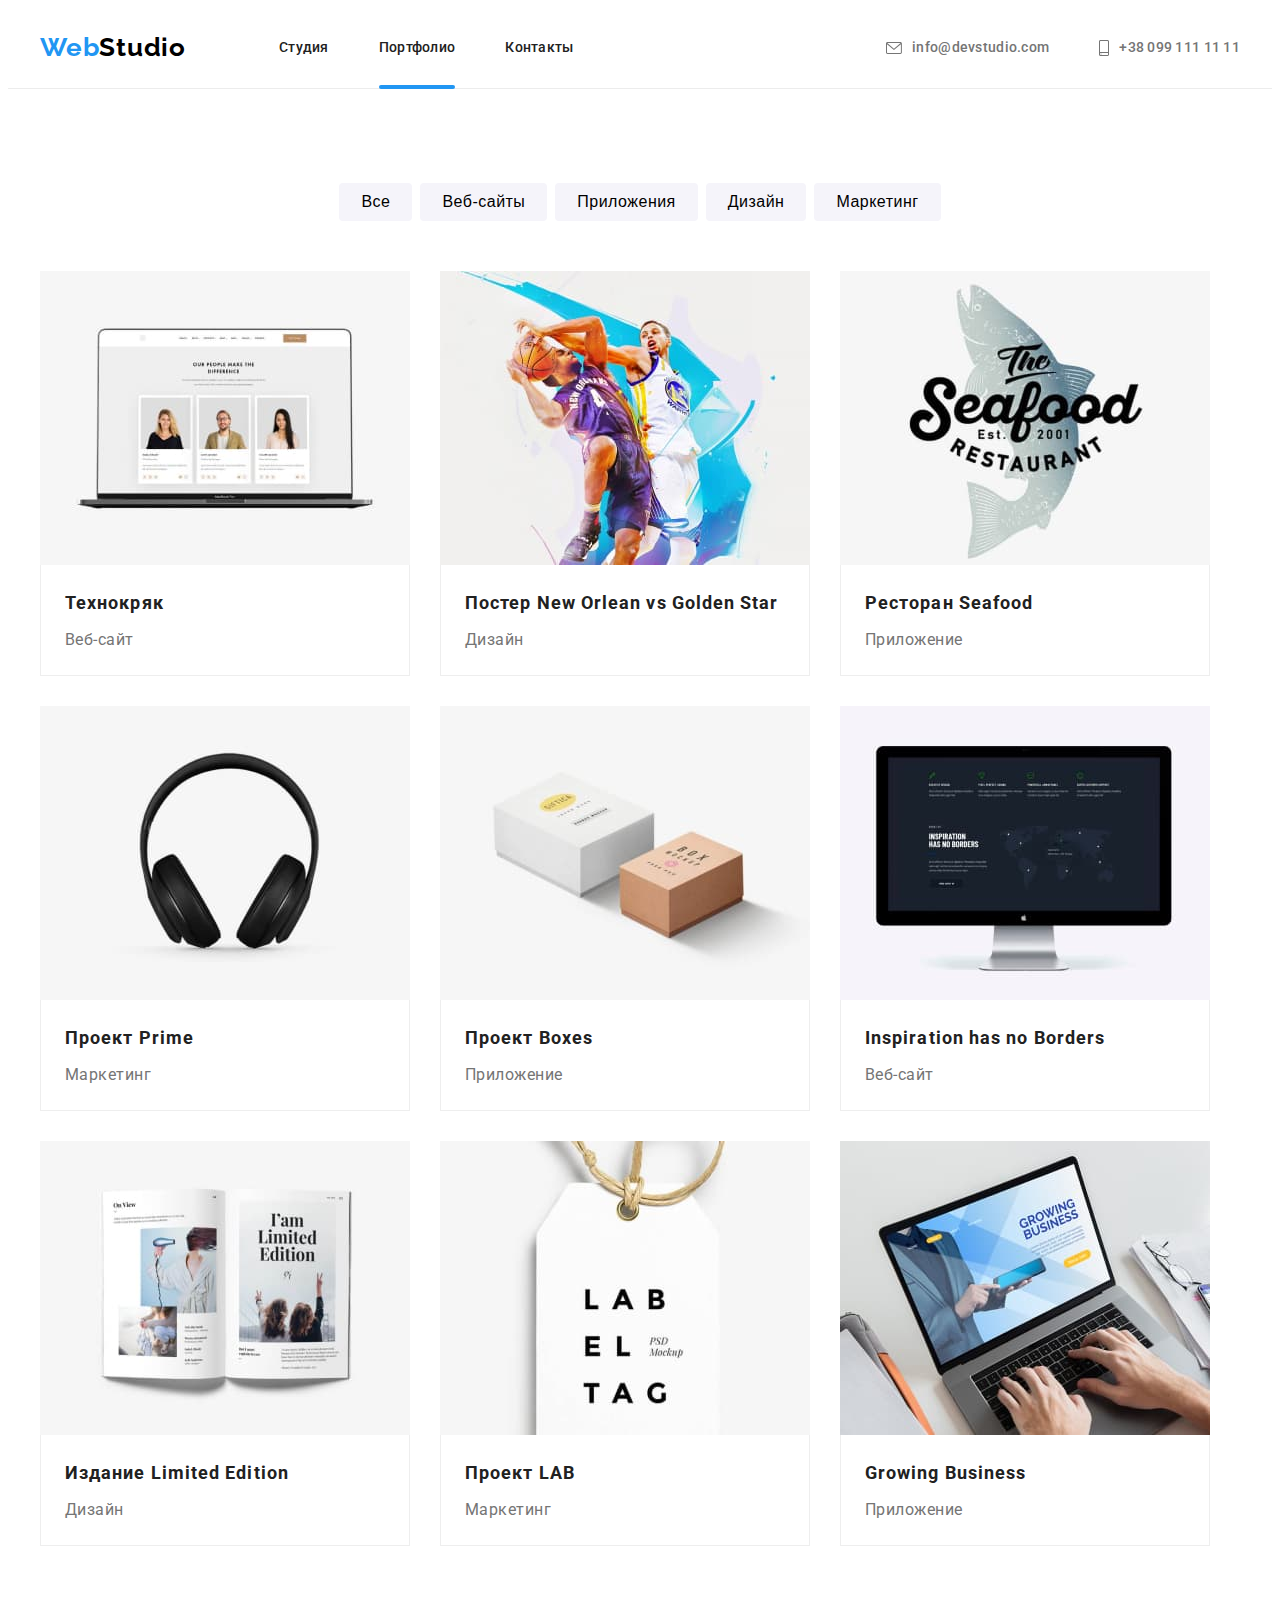
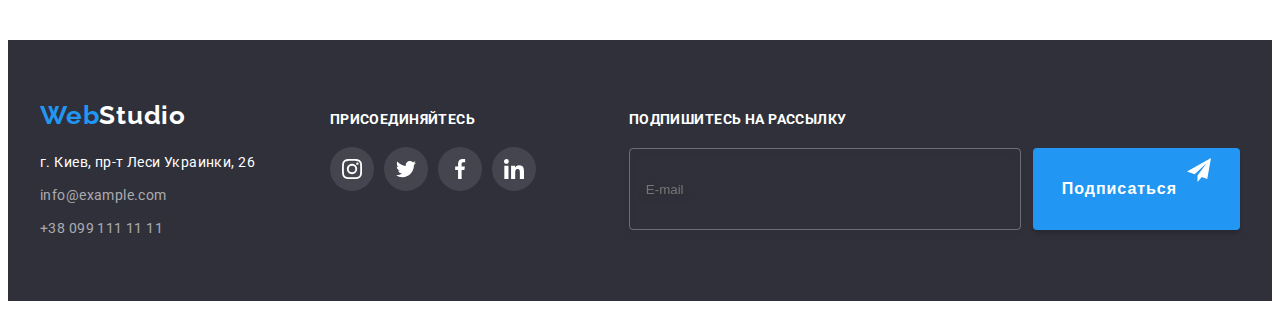
==== commit d55a4c7e: "corrected BEM classes' name" ====
--- a/portfolio.html
+++ b/portfolio.html
@@ -35,34 +35,34 @@
         >
 
         <nav class="navigation">
-          <ul class="navigation__list list">
-            <li class="navigation__item">
-              <a class="navigation__link link" href="./index.html"
+          <ul class="site-nav">
+            <li class="site-nav__item">
+              <a class="site-nav__link" href="./index.html"
                 >Студия</a
               >
             </li>
-            <li class="navigation__item">
-              <a class="navigation__link current link" href="./portfolio.html"
+            <li class="site-nav__item">
+              <a class="site-nav__link site-nav__link--current" href="./portfolio.html"
                 >Портфолио</a
               >
             </li>
-            <li class="navigation__item">
-              <a class="navigation__link link" href="">Контакты</a>
+            <li class="site-nav__item">
+              <a class="site-nav__link" href="">Контакты</a>
             </li>
           </ul>
         </nav>
-        <ul class="header__contact list">
-          <li class="header__mail">
-            <a class="header__link link" href="mailto:info@devstudio.com">
-              <svg class="header__icon" width="16" height="12">
+        <ul class="contact">
+          <li class="contact__item">
+            <a class="contact__link" href="mailto:info@devstudio.com">
+              <svg class="contact__icon" width="16" height="12">
                 <use href="./images/icons.svg#icon-envelope"></use>
               </svg>
               info@devstudio.com</a
             >
           </li>
-          <li class="header__phone">
-            <a class="header__link link" href="tel:+380961111111">
-              <svg class="header__icon" width="10" height="16">
+          <li class="contact__item">
+            <a class="contact__link" href="tel:+380961111111">
+              <svg class="contact__icon" width="10" height="16">
                 <use href="./images/icons.svg#icon-smartphone"></use>
               </svg>
               +38 099 111 11 11</a
@@ -76,7 +76,7 @@
       <section class="section">
         <div class="container">
           <h1 class="visually-hidden">Портфолио</h1>
-          <ul class="btn-list list">
+          <ul class="btn-list">
             <li class="btn-list-item">
               <button class="button" type="button">Все</button>
             </li>
@@ -94,9 +94,9 @@
             </li>
           </ul>
 
-          <ul class="projects-list list">
-            <li class="projects-list-item">
-              <a class="project-list-link link" href="#">
+          <ul class="projects-list">
+            <li class="projects-list-item">
+              <a class="project-list-link" href="#">
                 <div class="project-overlay">
                   <img
                     class="projects-example"
@@ -121,7 +121,7 @@
               </a>
             </li>
             <li class="projects-list-item">
-              <a class="project-list-link link" href="#">
+              <a class="project-list-link" href="#">
                 <div class="project-overlay">
                   <img
                     class="projects-example"
@@ -148,7 +148,7 @@
               </a>
             </li>
             <li class="projects-list-item">
-              <a class="project-list-link link" href="#">
+              <a class="project-list-link" href="#">
                 <div class="project-overlay">
                   <img
                     class="projects-example"
@@ -175,7 +175,7 @@
               </a>
             </li>
             <li class="projects-list-item">
-              <a class="project-list-link link" href="">
+              <a class="project-list-link" href="">
                 <div class="project-overlay">
                   <img
                     class="projects-example"
@@ -202,7 +202,7 @@
               </a>
             </li>
             <li class="projects-list-item">
-              <a class="project-list-link link" href="">
+              <a class="project-list-link" href="">
                 <div class="project-overlay">
                   <img
                     class="projects-example"
@@ -229,7 +229,7 @@
               </a>
             </li>
             <li class="projects-list-item">
-              <a class="project-list-link link" href="">
+              <a class="project-list-link" href="">
                 <div class="project-overlay">
                   <img
                     class="projects-example"
@@ -256,7 +256,7 @@
               </a>
             </li>
             <li class="projects-list-item">
-              <a class="project-list-link link" href="">
+              <a class="project-list-link" href="">
                 <div class="project-overlay">
                   <img
                     class="projects-example"
@@ -283,7 +283,7 @@
               </a>
             </li>
             <li class="projects-list-item">
-              <a class="project-list-link link" href="">
+              <a class="project-list-link" href="">
                 <div class="project-overlay">
                   <img
                     class="projects-example"
@@ -310,7 +310,7 @@
               </a>
             </li>
             <li class="projects-list-item">
-              <a class="project-list-link link" href="">
+              <a class="project-list-link" href="">
                 <div class="project-overlay">
                   <img
                     class="projects-example"
@@ -343,18 +343,18 @@
       <footer class="footer">
         <div class="container footer-container">
           <div class="footer-logo-address">
-            <a class="logo-footer link" href="index.html" lang="en"><span class="logo__part">Web</span>Studio</a>
+            <a class="logo-footer" href="index.html" lang="en"><span class="logo__part">Web</span>Studio</a>
             <address class="address">
-              <ul class="contacts-list list">
+              <ul class="contacts-list">
                 <li class="contacts-list-item">
-                  <a class="contacts-footer-link map link" href="https://goo.gl/maps/a1JVnRPQd5P11oBA7" target="_blank"
+                  <a class="contacts-footer-link map" href="https://goo.gl/maps/a1JVnRPQd5P11oBA7" target="_blank"
                     rel="noopener noreferrer">г. Киев, пр-т Леси Украинки, 26</a>
                 </li>
                 <li class="contacts-list-item">
-                  <a class="contacts-footer-link link" href="mailto:info@example.com">info@example.com</a>
+                  <a class="contacts-footer-link" href="mailto:info@example.com">info@example.com</a>
                 </li>
                 <li class="contacts-list-item">
-                  <a class="contacts-footer-link link" href="tel:+380991111111">+38 099 111 11 11</a>
+                  <a class="contacts-footer-link" href="tel:+380991111111">+38 099 111 11 11</a>
                 </li>
               </ul>
             </address>
@@ -362,30 +362,30 @@
       
           <div class="footer-join">
             <h3 class="join-title">Присоединяйтесь</h3>
-            <ul class="join-list list">
+            <ul class="join-list">
               <li class="join-item">
-                <a class="join-link link" href="" target="_blank" rel="noopener noreferrer" aria-label="иконка Instagram">
+                <a class="join-link" href="" target="_blank" rel="noopener noreferrer" aria-label="иконка Instagram">
                   <svg class="join-icon" width="20" height="20">
                     <use href="./images/icons.svg#icon-instagram"></use>
                   </svg>
                 </a>
               </li>
               <li class="join-item">
-                <a class="join-link link" href="" target="_blank" rel="noopener noreferrer" aria-label="иконка Twitter">
+                <a class="join-link" href="" target="_blank" rel="noopener noreferrer" aria-label="иконка Twitter">
                   <svg class="join-icon" width="20" height="20">
                     <use href="./images/icons.svg#icon-twitter"></use>
                   </svg>
                 </a>
               </li>
               <li class="join-item">
-                <a class="join-link link" href="" target="_blank" rel="noopener noreferrer" aria-label="иконка Facebook">
+                <a class="join-link" href="" target="_blank" rel="noopener noreferrer" aria-label="иконка Facebook">
                   <svg class="join-icon" width="20" height="20">
                     <use href="./images/icons.svg#icon-facebook"></use>
                   </svg>
                 </a>
               </li>
               <li class="join-item">
-                <a class="join-link link" href="" target="_blank" rel="noopener noreferrer" aria-label="иконка Linkedin">
+                <a class="join-link" href="" target="_blank" rel="noopener noreferrer" aria-label="иконка Linkedin">
                   <svg class="join-icon" width="20" height="20">
                     <use href="./images/icons.svg#icon-linkedin"></use>
                   </svg>
--- a/css/main.min.css
+++ b/css/main.min.css
@@ -1,2 +1,2 @@
-:root{--main-transition: 250ms cubic-bezier(0.4, 0, 0.2, 1);--main-font: "Roboto", sans-serif;--main-text-color: #212121;--secondary-text-color: #757575;--secondary-text-color-white: #ffffff;--accent-color: #2196f3;--main-background-color: #e5e5e5;--secondary-background-color: #f5f4fa;--accent-background-color: #2f303a}.visually-hidden{position:absolute;width:1px;height:1px;margin:-1px;border:0;padding:0;white-space:nowrap;-webkit-clip-path:inset(100%);clip-path:inset(100%);clip:rect(0 0 0 0);overflow:hidden}body{font-family:var(--main-font);color:var(--main-text-color)}.section{padding-top:94px;padding-bottom:94px}.container{width:1200px;padding-left:15px;padding-right:15px;margin-left:auto;margin-right:auto}.btn{display:block;min-width:200px;min-height:50px;border:none;color:inherit;background-color:var(--accent-color);font-weight:700;font-size:16px;line-height:1.88;text-align:center;letter-spacing:0.06em;-webkit-box-shadow:0px 4px 4px rgba(0,0,0,0.15);box-shadow:0px 4px 4px rgba(0,0,0,0.15);border-radius:4px;cursor:pointer}.address{font-style:normal}.section__title{margin-bottom:50px;font-weight:700;font-size:36px;line-height:1.17;text-align:center;letter-spacing:0.03em;color:var(--main-text-color)}h1,h2,h3,h4,h5,h6,p{margin:0}img{display:block;max-width:100%;height:auto}.list{list-style:none;padding:0;margin:0}.link{text-decoration:none;font-family:inherit;color:inherit}.logo{display:block;margin-right:93px;padding-top:24px;padding-bottom:25px;font-family:"Raleway", sans-serif;font-weight:700;font-size:26px;line-height:1.19;letter-spacing:0.03em;color:#000000}.logo__part{color:var(--accent-color)}.logo-footer{display:block;margin-bottom:20px;color:var(--secondary-text-color-white);font-family:"Raleway", sans-serif;font-weight:700;font-size:26px;line-height:1.19;letter-spacing:0.03em}.header{border-bottom:1px solid #ececec;background-color:var(--secondary-text-color-white);font-weight:500;font-size:14px;line-height:1.14;letter-spacing:0.02em}.header__container{display:-webkit-box;display:-ms-flexbox;display:flex;-webkit-box-align:center;-ms-flex-align:center;align-items:center}.navigation__list{display:-webkit-box;display:-ms-flexbox;display:flex;text-align:center}.navigation__item{margin-right:50px}.navigation__item:last-child{margin-right:0}.navigation__link{position:relative;-webkit-transition:color var(--main-transition);transition:color var(--main-transition);display:block;padding-top:32px;padding-bottom:32px;color:var(--main-text-color)}.navigation__link.current{color:var(--accent-color)}.navigation__link.current::after{content:"";position:absolute;bottom:-1px;left:0;display:block;width:100%;height:4px;background-color:var(--accent-color);border-radius:2px}.navigation__link:hover,.navigation__link:focus{color:var(--accent-color)}.header__contact{display:-webkit-box;display:-ms-flexbox;display:flex;margin-left:auto;color:var(--secondary-text-color)}.header__mail{margin-right:50px}.header__link{-webkit-transition:color var(--main-transition);transition:color var(--main-transition);display:-webkit-box;display:-ms-flexbox;display:flex;-webkit-box-align:center;-ms-flex-align:center;align-items:center;padding-top:32px;padding-bottom:32px;color:var(--secondary-text-color)}.header__link:hover,.header__link:focus{color:var(--accent-color)}.header__icon{margin-right:10px;fill:currentColor}.hero{padding:200px 0;max-width:1600px;margin-left:auto;margin-right:auto;background-image:-webkit-gradient(linear, left top, right top, from(rgba(47,48,58,0.4)), to(rgba(47,48,58,0.4))),url(../images/heros/bcg-heroes.jpg);background-image:linear-gradient(to right, rgba(47,48,58,0.4), rgba(47,48,58,0.4)),url(../images/heros/bcg-heroes.jpg);background-repeat:no-repeat;background-position:center;background-size:cover;background-color:var(--accent-background-color);color:var(--secondary-text-color-white)}.hero__title{margin-bottom:30px;color:inherit;font-weight:900;font-size:44px;line-height:1.36;text-align:center;letter-spacing:0.06em;text-transform:uppercase}.hero__btn{-webkit-transition:background-color var(--main-transition),color var(--main-transition);transition:background-color var(--main-transition),color var(--main-transition);margin:auto;padding:10px 32px}.hero__btn:hover,.hero__btn:focus{background-color:#188ce8;color:inherit}.backdrop{-webkit-transition:opacity var(--main-transition),visibility var(--main-transition);transition:opacity var(--main-transition),visibility var(--main-transition);position:fixed;top:0;left:0;width:100%;height:100%;background-color:rgba(0,0,0,0.2)}.backdrop.is-hidden{opacity:0;visibility:hidden;pointer-events:none}.modal-wrapper{-webkit-transition:opacity 300ms ease-in-out 200ms, -webkit-transform 300ms ease-in-out 200ms;transition:opacity 300ms ease-in-out 200ms, -webkit-transform 300ms ease-in-out 200ms;transition:transform 300ms ease-in-out 200ms, opacity 300ms ease-in-out 200ms;transition:transform 300ms ease-in-out 200ms, opacity 300ms ease-in-out 200ms, -webkit-transform 300ms ease-in-out 200ms;position:absolute;top:50%;left:50%;-webkit-transform:translate(-50%, -50%);transform:translate(-50%, -50%);width:528px;height:581px;padding:40px;background-color:#ffffff;-webkit-box-shadow:0px 1px 3px rgba(0,0,0,0.12),0px 1px 1px rgba(0,0,0,0.14),0px 2px 1px rgba(0,0,0,0.2);box-shadow:0px 1px 3px rgba(0,0,0,0.12),0px 1px 1px rgba(0,0,0,0.14),0px 2px 1px rgba(0,0,0,0.2);border-radius:4px;-webkit-transition:opacity var(--main-transition),-webkit-transform var(--main-transition);transition:opacity var(--main-transition),-webkit-transform var(--main-transition);transition:transform var(--main-transition),opacity var(--main-transition);transition:transform var(--main-transition),opacity var(--main-transition),-webkit-transform var(--main-transition)}.backdrop.is-hidden .modal-wrapper{-webkit-transform:translate(-50%, -50%) scale(0.3);transform:translate(-50%, -50%) scale(0.3);opacity:0}.backdrop .modal-wrapper{-webkit-transform:translate(-50%, -50%) scale(1);transform:translate(-50%, -50%) scale(1);opacity:1}.modal-wrapper__btn{position:absolute;top:8px;right:8px;display:-webkit-box;display:-ms-flexbox;display:flex;-webkit-box-align:center;-ms-flex-align:center;align-items:center;-webkit-box-pack:center;-ms-flex-pack:center;justify-content:center;padding:0;width:30px;height:30px;border-radius:50%;background-color:transparent;border:1px solid rgba(0,0,0,0.1);cursor:pointer;-webkit-transition:fill var(--main-transition);transition:fill var(--main-transition)}.modal-wrapper__btn:hover>.modal-wrapper__icon,.modal-wrapper__btn:focus>.modal-wrapper__icon{fill:var(--accent-color)}.form-title{display:block;margin-bottom:12px;font-weight:700;font-size:20px;line-height:1.15;text-align:center;letter-spacing:0.03em;color:#212121}.modal-form__group,.policy-group{display:block;margin-bottom:10px}.modal-form__group{position:relative}.modal-form__label{display:block;font-size:12px;line-height:1.17;margin-bottom:4px;letter-spacing:0.01em;color:var(--secondary-text-color)}.modal-form__input{width:100%;padding:10px 10px 10px 42px;border:1px solid rgba(33,33,33,0.2);border-radius:4px;-webkit-transition:border-color var(--main-transition);transition:border-color var(--main-transition)}.modal-form__input:focus,.modal-form__input:focus{outline:none;border-color:var(--accent-color)}.modal-form__icon{position:absolute;top:29px;left:12px;fill:#212121;-webkit-transition:fill var(--main-transition);transition:fill var(--main-transition)}.modal-form__input:focus+.modal-form__icon{fill:var(--accent-color)}.modal-form__textarea{display:block;margin-bottom:20px}.modal-form__message{display:block;width:100%;height:120px;padding:12px 16px;resize:none;border:1px solid rgba(33,33,33,0.2);border-radius:4px;font-size:12px;color:rgba(117,117,117,0.5);-webkit-transition:border-color var(--main-transition);transition:border-color var(--main-transition)}.modal-form__message:focus{outline:none;border-color:var(--accent-color)}.modal-form__custom-checkbox{display:-webkit-box;display:-ms-flexbox;display:flex;-webkit-box-align:center;-ms-flex-align:center;align-items:center;-webkit-box-pack:center;-ms-flex-pack:center;justify-content:center;margin-right:9px;width:16px;height:15px;border-radius:2px;outline:2px solid #212121;outline-offset:-2px;-webkit-transition:background-color var(--main-transition),outline var(--main-transition);transition:background-color var(--main-transition),outline var(--main-transition)}.modal-form__checkbox:checked+.modal-form__custom-checkbox{background-color:var(--accent-color);outline:var(--accent-color)}.modal-form__custom-checkbox-icon{opacity:0;-webkit-transition:opacity var(--main-transition);transition:opacity var(--main-transition);fill:#ffffff}.modal-form__checkbox:checked+.modal-form__custom-checkbox .modal-form__custom-checkbox-icon{opacity:1}.modal-form__policy-group{display:-webkit-box;display:-ms-flexbox;display:flex;-webkit-box-align:center;-ms-flex-align:center;align-items:center;-webkit-box-pack:center;-ms-flex-pack:center;justify-content:center;margin-bottom:30px}.modal-form__policy-desc{font-size:14px;line-height:1.71;letter-spacing:0.03em;color:var(--secondary-text-color)}.modal-form__policy-link{color:var(--accent-color)}.modal-form__submit-btn{-webkit-transition:background-color var(--main-transition),color var(--main-transition);transition:background-color var(--main-transition),color var(--main-transition);display:block;margin:auto;padding:10px 56px}.advantages__list{display:-webkit-box;display:-ms-flexbox;display:flex;-webkit-box-align:center;-ms-flex-align:center;align-items:center}.advantages__item{margin-right:30px}.advantages__item:last-child{margin-right:0}.advantages__img{display:-webkit-box;display:-ms-flexbox;display:flex;-webkit-box-align:center;-ms-flex-align:center;align-items:center;-webkit-box-pack:center;-ms-flex-pack:center;justify-content:center;padding:25px 100px;margin-bottom:30px;background-color:var(--secondary-background-color);border-radius:4px}.advantages__icon{width:70px;height:70px}.advantages__title{margin-bottom:10px;color:var(--main-text-color);font-weight:700;font-size:14px;line-height:1.14;letter-spacing:0.03em;text-transform:uppercase}.advantages__description{width:270px;height:75px;color:var(--secondary-text-color);font-size:14px;line-height:1.71;letter-spacing:0.03em}.services{padding-top:0}.services__list{display:-webkit-box;display:-ms-flexbox;display:flex;-webkit-box-pack:center;-ms-flex-pack:center;justify-content:center}.services__item{position:relative;margin-right:30px}.services__item:last-child{margin-right:0%}.services__description{position:absolute;bottom:0;left:0;display:-webkit-box;display:-ms-flexbox;display:flex;-webkit-box-align:center;-ms-flex-align:center;align-items:center;-webkit-box-pack:center;-ms-flex-pack:center;justify-content:center;width:100%;height:70px;background-color:rgba(47,48,58,0.8)}.services__name{font-weight:700;font-size:14px;line-height:1.14;letter-spacing:0.03em;text-transform:uppercase;color:var(--secondary-text-color-white)}.team{background-color:var(--secondary-background-color);font-size:16px;line-height:1.19;letter-spacing:0.03em}.team__list{display:-webkit-box;display:-ms-flexbox;display:flex}.team__item{margin-right:30px;width:270px;background-color:#ffffff;-webkit-box-shadow:0px 1px 3px rgba(0,0,0,0.12),0px 1px 1px rgba(0,0,0,0.14),0px 2px 1px rgba(0,0,0,0.2);box-shadow:0px 1px 3px rgba(0,0,0,0.12),0px 1px 1px rgba(0,0,0,0.14),0px 2px 1px rgba(0,0,0,0.2);border-radius:0px 0px 4px 4px}.team__item:last-child{margin-right:0}.team__description{padding:30px 0}.team__name{margin-bottom:10px;font-size:16px;font-weight:500;text-align:center;color:var(--main-text-color)}.team__position{margin-bottom:16px;color:var(--secondary-text-color);text-align:center}.socials-group{display:-webkit-box;display:-ms-flexbox;display:flex;-webkit-box-align:center;-ms-flex-align:center;align-items:center;-webkit-box-pack:center;-ms-flex-pack:center;justify-content:center}.socials-group__item:not(:last-child){margin-right:10px}.socials-group__link{-webkit-transition:background-color var(--main-transition),color var(--main-transition);transition:background-color var(--main-transition),color var(--main-transition);display:-webkit-box;display:-ms-flexbox;display:flex;-webkit-box-pack:center;-ms-flex-pack:center;justify-content:center;-webkit-box-align:center;-ms-flex-align:center;align-items:center;width:44px;height:44px;background-color:#ffffff;color:#afb1b8;border-radius:50%}.socials-group__link:hover,.socials-group__link:focus{background-color:var(--accent-color);color:var(--secondary-text-color-white)}.socials-group__icon{fill:currentColor}.clients__list{display:-webkit-box;display:-ms-flexbox;display:flex;-webkit-box-pack:center;-ms-flex-pack:center;justify-content:center;-webkit-box-align:center;-ms-flex-align:center;align-items:center}.clients__item:not(:last-child){margin-right:30px}.clients__link{-webkit-transition:border-color var(--main-transition);transition:border-color var(--main-transition);display:-webkit-box;display:-ms-flexbox;display:flex;-webkit-box-align:center;-ms-flex-align:center;align-items:center;-webkit-box-pack:center;-ms-flex-pack:center;justify-content:center;width:170px;height:92px;border:#afb1b8 1px solid;border-radius:4px;color:#afb1b8}.clients__link:hover,.clients__link:focus{border-color:var(--accent-color)}.clients__icon{-webkit-transition:fill var(--main-transition);transition:fill var(--main-transition);-webkit-box-align:center;-ms-flex-align:center;align-items:center;fill:currentColor}.clients__link:hover .clients__icon,.clients__link:focus .clients__icon{fill:var(--accent-color)}.btn-list{display:-webkit-box;display:-ms-flexbox;display:flex;-webkit-box-pack:center;-ms-flex-pack:center;justify-content:center;-webkit-box-align:center;-ms-flex-align:center;align-items:center;margin-bottom:50px}.btn-list-item{margin-right:8px}.btn-list-item:last-child{margin-right:0}.button{-webkit-transition:background-color var(--main-transition),color var(--main-transition),-webkit-box-shadow var(--main-transition);transition:background-color var(--main-transition),color var(--main-transition),-webkit-box-shadow var(--main-transition);transition:background-color var(--main-transition),color var(--main-transition),box-shadow var(--main-transition);transition:background-color var(--main-transition),color var(--main-transition),box-shadow var(--main-transition),-webkit-box-shadow var(--main-transition);padding:6px 22px;font-weight:500;font-size:16px;line-height:1.62;text-align:center;letter-spacing:0.03em;background-color:var(--secondary-background-color);border-radius:4px;cursor:pointer;border:none}.button:hover,.button:focus{background-color:var(--accent-color);color:var(--secondary-text-color-white);-webkit-box-shadow:0px 3px 1px rgba(0,0,0,0.1),0px 1px 2px rgba(0,0,0,0.08),0px 2px 2px rgba(0,0,0,0.12);box-shadow:0px 3px 1px rgba(0,0,0,0.1),0px 1px 2px rgba(0,0,0,0.08),0px 2px 2px rgba(0,0,0,0.12);border-radius:4px}.projects-list{display:-webkit-box;display:-ms-flexbox;display:flex;-ms-flex-wrap:wrap;flex-wrap:wrap}.projects-list-item{margin-right:30px;margin-bottom:30px;width:370px;background:#ffffff}.projects-list-item:nth-child(3n){margin-right:0}.projects-list-item:nth-last-child(-n+3){margin-bottom:0}.project-list-link{-webkit-transition:-webkit-box-shadow var(--main-transition);transition:-webkit-box-shadow var(--main-transition);transition:box-shadow var(--main-transition);transition:box-shadow var(--main-transition), -webkit-box-shadow var(--main-transition)}.project-list-link:hover,.project-list-link:focus{display:block;-webkit-box-shadow:0px 1px 1px rgba(0,0,0,0.12),0px 4px 4px rgba(0,0,0,0.06),1px 4px 6px rgba(0,0,0,0.16);box-shadow:0px 1px 1px rgba(0,0,0,0.12),0px 4px 4px rgba(0,0,0,0.06),1px 4px 6px rgba(0,0,0,0.16)}.project-example{overflow:hidden}.project-overlay{position:relative;overflow:hidden}.overlay{position:absolute;top:0;left:0;-webkit-transform:translateY(100%);transform:translateY(100%);width:100%;height:100%;-webkit-transition:-webkit-transform var(--main-transition);transition:-webkit-transform var(--main-transition);transition:transform var(--main-transition);transition:transform var(--main-transition), -webkit-transform var(--main-transition)}.project-list-link:hover .overlay,.project-list-link:focus .overlay{-webkit-transform:translateY(0%);transform:translateY(0%);opacity:1}.overlay-description{padding:63px 24px;font-size:18px;line-height:1.56;letter-spacing:0.03em;color:var(--secondary-text-color-white);background-color:rgba(33,150,243,0.9)}.project-description{padding:20px 24px;border-left:1px solid #eeeeee;border-right:1px solid #eeeeee;border-bottom:1px solid #eeeeee}.project-name{-webkit-transition:color var(--main-transition);transition:color var(--main-transition);margin-bottom:4px;font-weight:700;font-size:18px;line-height:2;letter-spacing:0.06em;color:var(--main-text-color)}.project-name:hover{color:var(--accent-color)}.project-type{-webkit-transition:color var(--main-transition);transition:color var(--main-transition);font-size:16px;line-height:1.88;letter-spacing:0.03em;color:var(--secondary-text-color)}.project-type:hover{color:var(--accent-color)}.footer{background-color:var(--accent-background-color);padding:60px 0}.contacts-list-item{margin-bottom:9px;font-size:14px;line-height:1.71;letter-spacing:0.03em}.contacts-list-item:last-child{margin-bottom:0}.contacts-footer-link{-webkit-transition:color var(--main-transition);transition:color var(--main-transition);color:rgba(255,255,255,0.6)}.contacts-footer-link:hover,.contacts-footer-link:focus{color:var(--accent-color)}.contacts-footer-link.map{color:var(--secondary-text-color-white)}.contacts-footer-link.map:hover,.contacts-footer-link.map:focus{color:var(--accent-color)}.footer-container{display:-webkit-box;display:-ms-flexbox;display:flex;-webkit-box-align:baseline;-ms-flex-align:baseline;align-items:baseline}.footer-logo-address{margin-right:70px;-webkit-box-flex:1;-ms-flex-positive:1;flex-grow:1}.footer-join{margin-right:93px}.join-title{margin-bottom:20px;font-weight:700;font-size:14px;line-height:16px;letter-spacing:0.03em;text-transform:uppercase;color:#ffffff}.join-list{display:-webkit-box;display:-ms-flexbox;display:flex}.join-item:not(:last-child){margin-right:10px}.join-link{-webkit-transition:background-color var(--main-transition);transition:background-color var(--main-transition);display:-webkit-box;display:-ms-flexbox;display:flex;-webkit-box-align:center;-ms-flex-align:center;align-items:center;-webkit-box-pack:center;-ms-flex-pack:center;justify-content:center;width:44px;height:44px;background-color:rgba(255,255,255,0.1);border-radius:50%;color:var(--secondary-text-color-white)}.join-link:hover,.join-link:focus{background-color:var(--accent-color)}.join-icon{fill:currentColor}.footer-form-title{display:block;margin-bottom:20px;text-align:start;font-weight:700;font-size:14px;line-height:1.14;letter-spacing:0.03em;text-transform:uppercase;color:var(--secondary-text-color-white)}.footer-stroke{display:-webkit-box;display:-ms-flexbox;display:flex}.footer-label{margin-right:12px}.footer-input{display:-webkit-box;display:-ms-flexbox;display:flex;width:358px;height:50px;padding:15px 16px;background-color:transparent;border:1px solid rgba(255,255,255,0.3);-webkit-filter:drop-shadow(0px 4px 4px rgba(0,0,0,0.15));filter:drop-shadow(0px 4px 4px rgba(0,0,0,0.15));border-radius:4px;color:var(--secondary-text-color-white);outline:none;-webkit-transition:border-color var(--main-transition);transition:border-color var(--main-transition)}.footer-input:focus{border-color:var(--accent-color)}.footer-form-btn{display:-webkit-box;display:-ms-flexbox;display:flex;text-align:center;padding:10px 29px}.btn-title{margin-right:10px;font-weight:700;font-size:16px;line-height:1.88;display:-webkit-box;display:-ms-flexbox;display:flex;-webkit-box-align:center;-ms-flex-align:center;align-items:center;text-align:center;letter-spacing:0.06em;color:var(--secondary-text-color-white)}.footer-form-icon{display:-webkit-box;display:-ms-flexbox;display:flex;-webkit-box-align:center;-ms-flex-align:center;align-items:center;-webkit-box-pack:center;-ms-flex-pack:center;justify-content:center}
+:root{--main-transition: 250ms cubic-bezier(0.4, 0, 0.2, 1);--main-font: "Roboto", sans-serif;--main-text-color: #212121;--secondary-text-color: #757575;--secondary-text-color-white: #ffffff;--accent-color: #2196f3;--main-background-color: #e5e5e5;--secondary-background-color: #f5f4fa;--accent-background-color: #2f303a}.visually-hidden{position:absolute;width:1px;height:1px;margin:-1px;border:0;padding:0;white-space:nowrap;-webkit-clip-path:inset(100%);clip-path:inset(100%);clip:rect(0 0 0 0);overflow:hidden}body{font-family:var(--main-font);color:var(--main-text-color)}.section{padding-top:94px;padding-bottom:94px}.container{width:1200px;padding-left:15px;padding-right:15px;margin-left:auto;margin-right:auto}.btn{display:block;min-width:200px;min-height:50px;border:none;color:inherit;background-color:var(--accent-color);font-weight:700;font-size:16px;line-height:1.88;text-align:center;letter-spacing:0.06em;-webkit-box-shadow:0px 4px 4px rgba(0,0,0,0.15);box-shadow:0px 4px 4px rgba(0,0,0,0.15);border-radius:4px;cursor:pointer}.address{font-style:normal}.section__title{margin-bottom:50px;font-weight:700;font-size:36px;line-height:1.17;text-align:center;letter-spacing:0.03em;color:var(--main-text-color)}h1,h2,h3,h4,h5,h6,p{margin:0}img{display:block;max-width:100%;height:auto}ul{list-style:none;padding:0;margin:0}a{text-decoration:none;font-family:inherit;color:inherit}.logo{display:block;margin-right:93px;padding-top:24px;padding-bottom:25px;font-family:"Raleway", sans-serif;font-weight:700;font-size:26px;line-height:1.19;letter-spacing:0.03em;color:#000000}.logo__part{color:var(--accent-color)}.logo-footer{display:block;margin-bottom:20px;color:var(--secondary-text-color-white);font-family:"Raleway", sans-serif;font-weight:700;font-size:26px;line-height:1.19;letter-spacing:0.03em}.header{border-bottom:1px solid #ececec;background-color:var(--secondary-text-color-white);font-weight:500;font-size:14px;line-height:1.14;letter-spacing:0.02em}.header__container{display:-webkit-box;display:-ms-flexbox;display:flex;-webkit-box-align:center;-ms-flex-align:center;align-items:center}.site-nav{display:-webkit-box;display:-ms-flexbox;display:flex;text-align:center}.site-nav__item{margin-right:50px}.site-nav__item:last-child{margin-right:0}.site-nav__link{position:relative;-webkit-transition:color var(--main-transition);transition:color var(--main-transition);display:block;padding-top:32px;padding-bottom:32px;color:var(--main-text-color)}.site-nav__link.current{color:var(--accent-color)}.site-nav__link--current::after{content:"";position:absolute;bottom:-1px;left:0;display:block;width:100%;height:4px;background-color:var(--accent-color);border-radius:2px}.site-nav__link:hover,.site-nav__link:focus{color:var(--accent-color)}.contact{display:-webkit-box;display:-ms-flexbox;display:flex;margin-left:auto;color:var(--secondary-text-color)}.contact__item:not(:last-child){margin-right:50px}.contact__link{-webkit-transition:color var(--main-transition);transition:color var(--main-transition);display:-webkit-box;display:-ms-flexbox;display:flex;-webkit-box-align:center;-ms-flex-align:center;align-items:center;padding-top:32px;padding-bottom:32px;color:var(--secondary-text-color)}.contact__link:hover,.contact__link:focus{color:var(--accent-color)}.contact__icon{margin-right:10px;fill:currentColor}.hero{padding:200px 0;max-width:1600px;margin-left:auto;margin-right:auto;background-image:-webkit-gradient(linear, left top, right top, from(rgba(47,48,58,0.4)), to(rgba(47,48,58,0.4))),url(../images/heros/bcg-heroes.jpg);background-image:linear-gradient(to right, rgba(47,48,58,0.4), rgba(47,48,58,0.4)),url(../images/heros/bcg-heroes.jpg);background-repeat:no-repeat;background-position:center;background-size:cover;background-color:var(--accent-background-color);color:var(--secondary-text-color-white)}.hero__title{margin-bottom:30px;color:inherit;font-weight:900;font-size:44px;line-height:1.36;text-align:center;letter-spacing:0.06em;text-transform:uppercase}.hero__btn{-webkit-transition:background-color var(--main-transition),color var(--main-transition);transition:background-color var(--main-transition),color var(--main-transition);margin:auto;padding:10px 32px}.hero__btn:hover,.hero__btn:focus{background-color:#188ce8;color:inherit}.backdrop{-webkit-transition:opacity var(--main-transition),visibility var(--main-transition);transition:opacity var(--main-transition),visibility var(--main-transition);position:fixed;top:0;left:0;width:100%;height:100%;background-color:rgba(0,0,0,0.2)}.backdrop.is-hidden{opacity:0;visibility:hidden;pointer-events:none}.modal-wrapper{-webkit-transition:opacity 300ms ease-in-out 200ms, -webkit-transform 300ms ease-in-out 200ms;transition:opacity 300ms ease-in-out 200ms, -webkit-transform 300ms ease-in-out 200ms;transition:transform 300ms ease-in-out 200ms, opacity 300ms ease-in-out 200ms;transition:transform 300ms ease-in-out 200ms, opacity 300ms ease-in-out 200ms, -webkit-transform 300ms ease-in-out 200ms;position:absolute;top:50%;left:50%;-webkit-transform:translate(-50%, -50%);transform:translate(-50%, -50%);width:528px;height:581px;padding:40px;background-color:#ffffff;-webkit-box-shadow:0px 1px 3px rgba(0,0,0,0.12),0px 1px 1px rgba(0,0,0,0.14),0px 2px 1px rgba(0,0,0,0.2);box-shadow:0px 1px 3px rgba(0,0,0,0.12),0px 1px 1px rgba(0,0,0,0.14),0px 2px 1px rgba(0,0,0,0.2);border-radius:4px;-webkit-transition:opacity var(--main-transition),-webkit-transform var(--main-transition);transition:opacity var(--main-transition),-webkit-transform var(--main-transition);transition:transform var(--main-transition),opacity var(--main-transition);transition:transform var(--main-transition),opacity var(--main-transition),-webkit-transform var(--main-transition)}.backdrop.is-hidden .modal-wrapper{-webkit-transform:translate(-50%, -50%) scale(0.3);transform:translate(-50%, -50%) scale(0.3);opacity:0}.backdrop .modal-wrapper{-webkit-transform:translate(-50%, -50%) scale(1);transform:translate(-50%, -50%) scale(1);opacity:1}.modal-wrapper__btn{position:absolute;top:8px;right:8px;display:-webkit-box;display:-ms-flexbox;display:flex;-webkit-box-align:center;-ms-flex-align:center;align-items:center;-webkit-box-pack:center;-ms-flex-pack:center;justify-content:center;padding:0;width:30px;height:30px;border-radius:50%;background-color:transparent;border:1px solid rgba(0,0,0,0.1);cursor:pointer;-webkit-transition:fill var(--main-transition);transition:fill var(--main-transition)}.modal-wrapper__btn:hover>.modal-wrapper__icon,.modal-wrapper__btn:focus>.modal-wrapper__icon{fill:var(--accent-color)}.form-title{display:block;margin-bottom:12px;font-weight:700;font-size:20px;line-height:1.15;text-align:center;letter-spacing:0.03em;color:#212121}.modal-form__group,.policy-group{display:block;margin-bottom:10px}.modal-form__group{position:relative}.modal-form__label{display:block;font-size:12px;line-height:1.17;margin-bottom:4px;letter-spacing:0.01em;color:var(--secondary-text-color)}.modal-form__input{width:100%;padding:10px 10px 10px 42px;border:1px solid rgba(33,33,33,0.2);border-radius:4px;-webkit-transition:border-color var(--main-transition);transition:border-color var(--main-transition)}.modal-form__input:focus,.modal-form__input:focus{outline:none;border-color:var(--accent-color)}.modal-form__icon{position:absolute;top:29px;left:12px;fill:#212121;-webkit-transition:fill var(--main-transition);transition:fill var(--main-transition)}.modal-form__input:focus+.modal-form__icon{fill:var(--accent-color)}.modal-form__textarea{display:block;margin-bottom:20px}.modal-form__message{display:block;width:100%;height:120px;padding:12px 16px;resize:none;border:1px solid rgba(33,33,33,0.2);border-radius:4px;font-size:12px;color:rgba(117,117,117,0.5);-webkit-transition:border-color var(--main-transition);transition:border-color var(--main-transition)}.modal-form__message:focus{outline:none;border-color:var(--accent-color)}.modal-form__custom-checkbox{display:-webkit-box;display:-ms-flexbox;display:flex;-webkit-box-align:center;-ms-flex-align:center;align-items:center;-webkit-box-pack:center;-ms-flex-pack:center;justify-content:center;margin-right:9px;width:16px;height:15px;border-radius:2px;outline:2px solid #212121;outline-offset:-2px;-webkit-transition:background-color var(--main-transition),outline var(--main-transition);transition:background-color var(--main-transition),outline var(--main-transition)}.modal-form__checkbox:checked+.modal-form__custom-checkbox{background-color:var(--accent-color);outline:var(--accent-color)}.modal-form__custom-checkbox-icon{opacity:0;-webkit-transition:opacity var(--main-transition);transition:opacity var(--main-transition);fill:#ffffff}.modal-form__checkbox:checked+.modal-form__custom-checkbox .modal-form__custom-checkbox-icon{opacity:1}.modal-form__policy-group{display:-webkit-box;display:-ms-flexbox;display:flex;-webkit-box-align:center;-ms-flex-align:center;align-items:center;-webkit-box-pack:center;-ms-flex-pack:center;justify-content:center;margin-bottom:30px}.modal-form__policy-desc{font-size:14px;line-height:1.71;letter-spacing:0.03em;color:var(--secondary-text-color)}.modal-form__policy-link{color:var(--accent-color)}.modal-form__submit-btn{-webkit-transition:background-color var(--main-transition),color var(--main-transition);transition:background-color var(--main-transition),color var(--main-transition);display:block;margin:auto;padding:10px 56px}.advantages{display:-webkit-box;display:-ms-flexbox;display:flex;-webkit-box-align:center;-ms-flex-align:center;align-items:center}.advantages__item{margin-right:30px}.advantages__item:last-child{margin-right:0}.advantages__box{display:-webkit-box;display:-ms-flexbox;display:flex;-webkit-box-align:center;-ms-flex-align:center;align-items:center;-webkit-box-pack:center;-ms-flex-pack:center;justify-content:center;padding:25px 100px;margin-bottom:30px;background-color:var(--secondary-background-color);border-radius:4px}.advantages__icon{width:70px;height:70px}.advantages__title{margin-bottom:10px;color:var(--main-text-color);font-weight:700;font-size:14px;line-height:1.14;letter-spacing:0.03em;text-transform:uppercase}.advantages__description{width:270px;height:75px;color:var(--secondary-text-color);font-size:14px;line-height:1.71;letter-spacing:0.03em}.section--no-padding-top{padding-top:0}.services{display:-webkit-box;display:-ms-flexbox;display:flex;-webkit-box-pack:center;-ms-flex-pack:center;justify-content:center}.services__item{position:relative;margin-right:30px}.services__item:last-child{margin-right:0%}.services__description{position:absolute;bottom:0;left:0;display:-webkit-box;display:-ms-flexbox;display:flex;-webkit-box-align:center;-ms-flex-align:center;align-items:center;-webkit-box-pack:center;-ms-flex-pack:center;justify-content:center;width:100%;height:70px;background-color:rgba(47,48,58,0.8)}.services__name{font-weight:700;font-size:14px;line-height:1.14;letter-spacing:0.03em;text-transform:uppercase;color:var(--secondary-text-color-white)}.section--other-bckg{background-color:var(--secondary-background-color);font-size:16px;line-height:1.19;letter-spacing:0.03em}.team{display:-webkit-box;display:-ms-flexbox;display:flex}.team__item{margin-right:30px;width:270px;background-color:#ffffff;-webkit-box-shadow:0px 1px 3px rgba(0,0,0,0.12),0px 1px 1px rgba(0,0,0,0.14),0px 2px 1px rgba(0,0,0,0.2);box-shadow:0px 1px 3px rgba(0,0,0,0.12),0px 1px 1px rgba(0,0,0,0.14),0px 2px 1px rgba(0,0,0,0.2);border-radius:0px 0px 4px 4px}.team__item:last-child{margin-right:0}.team__box{padding:30px 0}.team__title{margin-bottom:10px;font-size:16px;font-weight:500;text-align:center;color:var(--main-text-color)}.team__text{margin-bottom:16px;color:var(--secondary-text-color);text-align:center}.socials-group{display:-webkit-box;display:-ms-flexbox;display:flex;-webkit-box-align:center;-ms-flex-align:center;align-items:center;-webkit-box-pack:center;-ms-flex-pack:center;justify-content:center}.socials-group__item:not(:last-child){margin-right:10px}.socials-group__link{-webkit-transition:background-color var(--main-transition),color var(--main-transition);transition:background-color var(--main-transition),color var(--main-transition);display:-webkit-box;display:-ms-flexbox;display:flex;-webkit-box-pack:center;-ms-flex-pack:center;justify-content:center;-webkit-box-align:center;-ms-flex-align:center;align-items:center;width:44px;height:44px;background-color:#ffffff;color:#afb1b8;border-radius:50%}.socials-group__link:hover,.socials-group__link:focus{background-color:var(--accent-color);color:var(--secondary-text-color-white)}.socials-group__icon{fill:currentColor}.clients{display:-webkit-box;display:-ms-flexbox;display:flex;-webkit-box-pack:center;-ms-flex-pack:center;justify-content:center;-webkit-box-align:center;-ms-flex-align:center;align-items:center}.clients__item:not(:last-child){margin-right:30px}.clients__link{-webkit-transition:border-color var(--main-transition);transition:border-color var(--main-transition);display:-webkit-box;display:-ms-flexbox;display:flex;-webkit-box-align:center;-ms-flex-align:center;align-items:center;-webkit-box-pack:center;-ms-flex-pack:center;justify-content:center;width:170px;height:92px;border:#afb1b8 1px solid;border-radius:4px;color:#afb1b8}.clients__link:hover,.clients__link:focus{border-color:var(--accent-color)}.clients__icon{-webkit-transition:fill var(--main-transition);transition:fill var(--main-transition);-webkit-box-align:center;-ms-flex-align:center;align-items:center;fill:currentColor}.clients__link:hover .clients__icon,.clients__link:focus .clients__icon{fill:var(--accent-color)}.btn-list{display:-webkit-box;display:-ms-flexbox;display:flex;-webkit-box-pack:center;-ms-flex-pack:center;justify-content:center;-webkit-box-align:center;-ms-flex-align:center;align-items:center;margin-bottom:50px}.btn-list-item{margin-right:8px}.btn-list-item:last-child{margin-right:0}.button{-webkit-transition:background-color var(--main-transition),color var(--main-transition),-webkit-box-shadow var(--main-transition);transition:background-color var(--main-transition),color var(--main-transition),-webkit-box-shadow var(--main-transition);transition:background-color var(--main-transition),color var(--main-transition),box-shadow var(--main-transition);transition:background-color var(--main-transition),color var(--main-transition),box-shadow var(--main-transition),-webkit-box-shadow var(--main-transition);padding:6px 22px;font-weight:500;font-size:16px;line-height:1.62;text-align:center;letter-spacing:0.03em;background-color:var(--secondary-background-color);border-radius:4px;cursor:pointer;border:none}.button:hover,.button:focus{background-color:var(--accent-color);color:var(--secondary-text-color-white);-webkit-box-shadow:0px 3px 1px rgba(0,0,0,0.1),0px 1px 2px rgba(0,0,0,0.08),0px 2px 2px rgba(0,0,0,0.12);box-shadow:0px 3px 1px rgba(0,0,0,0.1),0px 1px 2px rgba(0,0,0,0.08),0px 2px 2px rgba(0,0,0,0.12);border-radius:4px}.projects-list{display:-webkit-box;display:-ms-flexbox;display:flex;-ms-flex-wrap:wrap;flex-wrap:wrap}.projects-list-item{margin-right:30px;margin-bottom:30px;width:370px;background:#ffffff}.projects-list-item:nth-child(3n){margin-right:0}.projects-list-item:nth-last-child(-n+3){margin-bottom:0}.project-list-link{-webkit-transition:-webkit-box-shadow var(--main-transition);transition:-webkit-box-shadow var(--main-transition);transition:box-shadow var(--main-transition);transition:box-shadow var(--main-transition), -webkit-box-shadow var(--main-transition)}.project-list-link:hover,.project-list-link:focus{display:block;-webkit-box-shadow:0px 1px 1px rgba(0,0,0,0.12),0px 4px 4px rgba(0,0,0,0.06),1px 4px 6px rgba(0,0,0,0.16);box-shadow:0px 1px 1px rgba(0,0,0,0.12),0px 4px 4px rgba(0,0,0,0.06),1px 4px 6px rgba(0,0,0,0.16)}.project-example{overflow:hidden}.project-overlay{position:relative;overflow:hidden}.overlay{position:absolute;top:0;left:0;-webkit-transform:translateY(100%);transform:translateY(100%);width:100%;height:100%;-webkit-transition:-webkit-transform var(--main-transition);transition:-webkit-transform var(--main-transition);transition:transform var(--main-transition);transition:transform var(--main-transition), -webkit-transform var(--main-transition)}.project-list-link:hover .overlay,.project-list-link:focus .overlay{-webkit-transform:translateY(0%);transform:translateY(0%);opacity:1}.overlay-description{padding:63px 24px;font-size:18px;line-height:1.56;letter-spacing:0.03em;color:var(--secondary-text-color-white);background-color:rgba(33,150,243,0.9)}.project-description{padding:20px 24px;border-left:1px solid #eeeeee;border-right:1px solid #eeeeee;border-bottom:1px solid #eeeeee}.project-name{-webkit-transition:color var(--main-transition);transition:color var(--main-transition);margin-bottom:4px;font-weight:700;font-size:18px;line-height:2;letter-spacing:0.06em;color:var(--main-text-color)}.project-name:hover{color:var(--accent-color)}.project-type{-webkit-transition:color var(--main-transition);transition:color var(--main-transition);font-size:16px;line-height:1.88;letter-spacing:0.03em;color:var(--secondary-text-color)}.project-type:hover{color:var(--accent-color)}.footer{background-color:var(--accent-background-color);padding:60px 0}.contacts-list-item{margin-bottom:9px;font-size:14px;line-height:1.71;letter-spacing:0.03em}.contacts-list-item:last-child{margin-bottom:0}.contacts-footer-link{-webkit-transition:color var(--main-transition);transition:color var(--main-transition);color:rgba(255,255,255,0.6)}.contacts-footer-link:hover,.contacts-footer-link:focus{color:var(--accent-color)}.contacts-footer-link.map{color:var(--secondary-text-color-white)}.contacts-footer-link.map:hover,.contacts-footer-link.map:focus{color:var(--accent-color)}.footer-container{display:-webkit-box;display:-ms-flexbox;display:flex;-webkit-box-align:baseline;-ms-flex-align:baseline;align-items:baseline}.footer-logo-address{margin-right:70px;-webkit-box-flex:1;-ms-flex-positive:1;flex-grow:1}.footer-join{margin-right:93px}.join-title{margin-bottom:20px;font-weight:700;font-size:14px;line-height:16px;letter-spacing:0.03em;text-transform:uppercase;color:#ffffff}.join-list{display:-webkit-box;display:-ms-flexbox;display:flex}.join-item:not(:last-child){margin-right:10px}.join-link{-webkit-transition:background-color var(--main-transition);transition:background-color var(--main-transition);display:-webkit-box;display:-ms-flexbox;display:flex;-webkit-box-align:center;-ms-flex-align:center;align-items:center;-webkit-box-pack:center;-ms-flex-pack:center;justify-content:center;width:44px;height:44px;background-color:rgba(255,255,255,0.1);border-radius:50%;color:var(--secondary-text-color-white)}.join-link:hover,.join-link:focus{background-color:var(--accent-color)}.join-icon{fill:currentColor}.footer-form-title{display:block;margin-bottom:20px;text-align:start;font-weight:700;font-size:14px;line-height:1.14;letter-spacing:0.03em;text-transform:uppercase;color:var(--secondary-text-color-white)}.footer-stroke{display:-webkit-box;display:-ms-flexbox;display:flex}.footer-label{margin-right:12px}.footer-input{display:-webkit-box;display:-ms-flexbox;display:flex;width:358px;height:50px;padding:15px 16px;background-color:transparent;border:1px solid rgba(255,255,255,0.3);-webkit-filter:drop-shadow(0px 4px 4px rgba(0,0,0,0.15));filter:drop-shadow(0px 4px 4px rgba(0,0,0,0.15));border-radius:4px;color:var(--secondary-text-color-white);outline:none;-webkit-transition:border-color var(--main-transition);transition:border-color var(--main-transition)}.footer-input:focus{border-color:var(--accent-color)}.footer-form-btn{display:-webkit-box;display:-ms-flexbox;display:flex;text-align:center;padding:10px 29px}.btn-title{margin-right:10px;font-weight:700;font-size:16px;line-height:1.88;display:-webkit-box;display:-ms-flexbox;display:flex;-webkit-box-align:center;-ms-flex-align:center;align-items:center;text-align:center;letter-spacing:0.06em;color:var(--secondary-text-color-white)}.footer-form-icon{display:-webkit-box;display:-ms-flexbox;display:flex;-webkit-box-align:center;-ms-flex-align:center;align-items:center;-webkit-box-pack:center;-ms-flex-pack:center;justify-content:center}
 /*# sourceMappingURL=main.min.css.map */